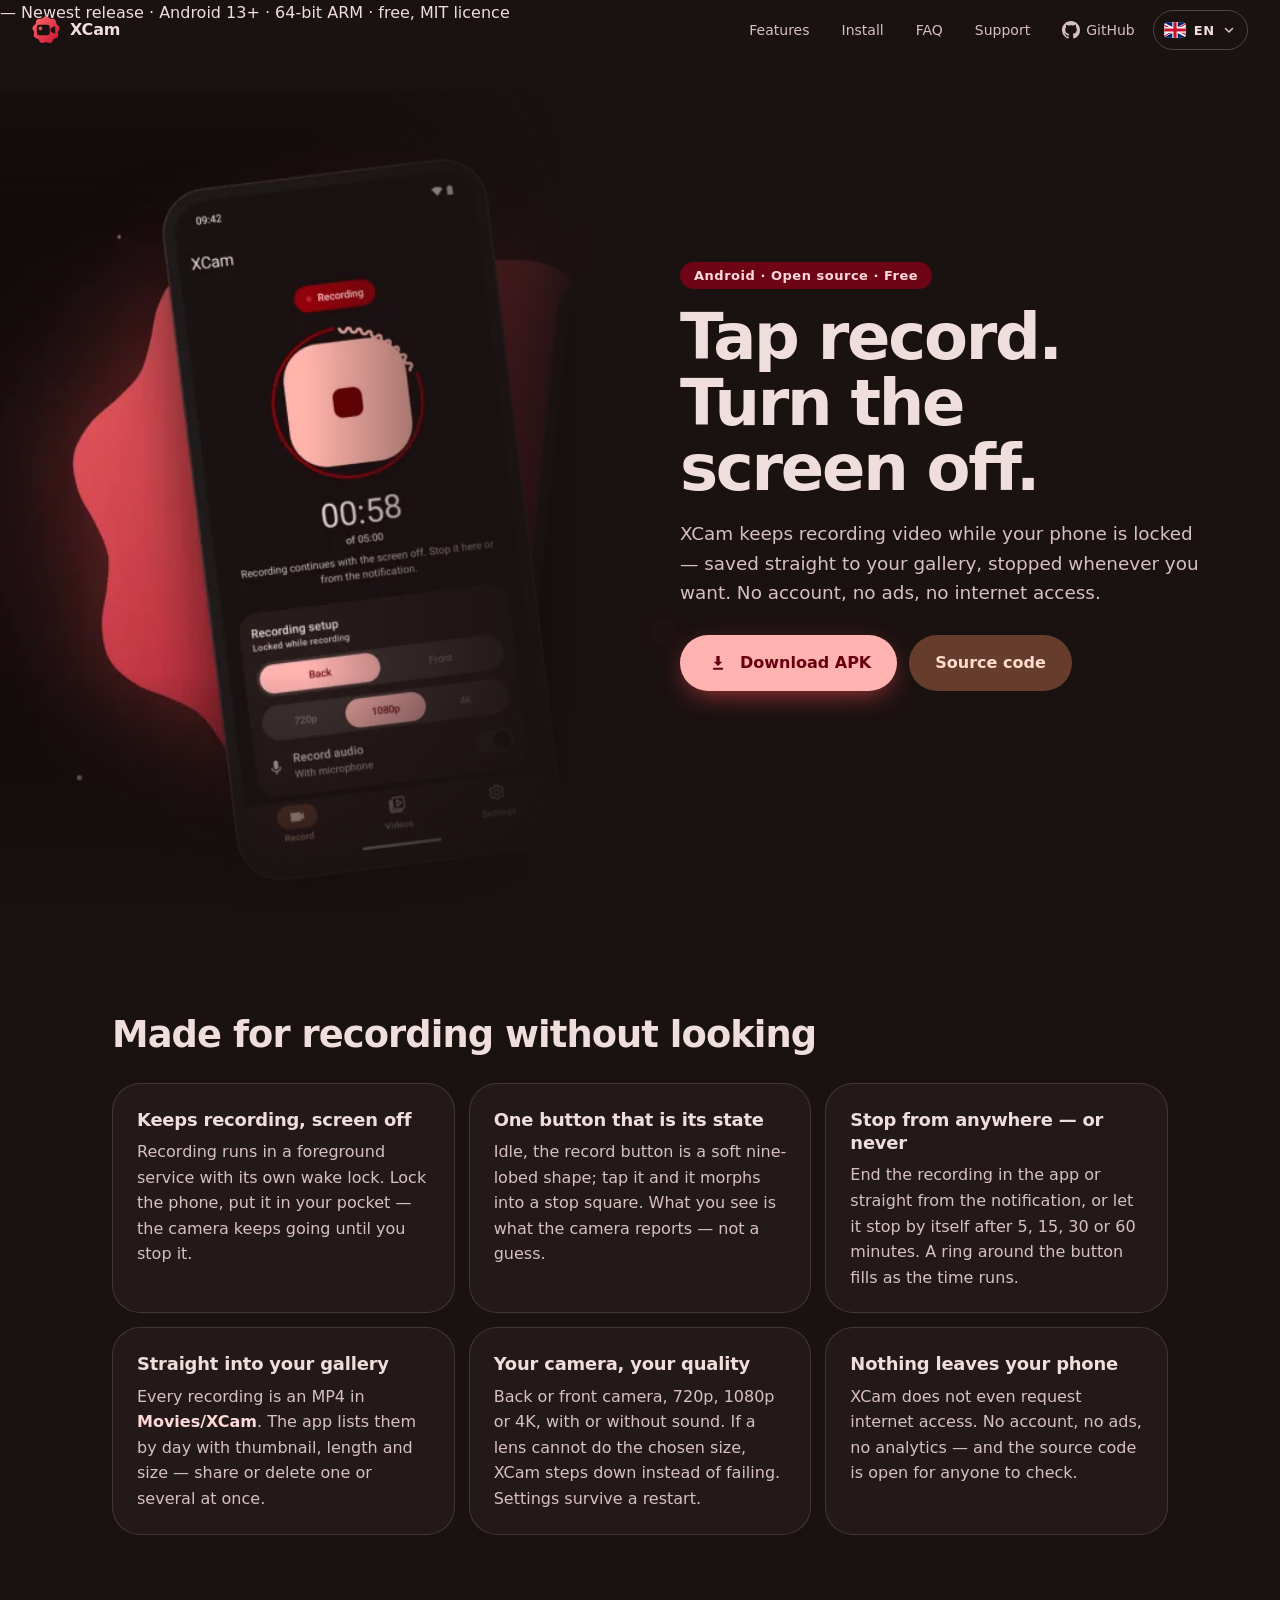
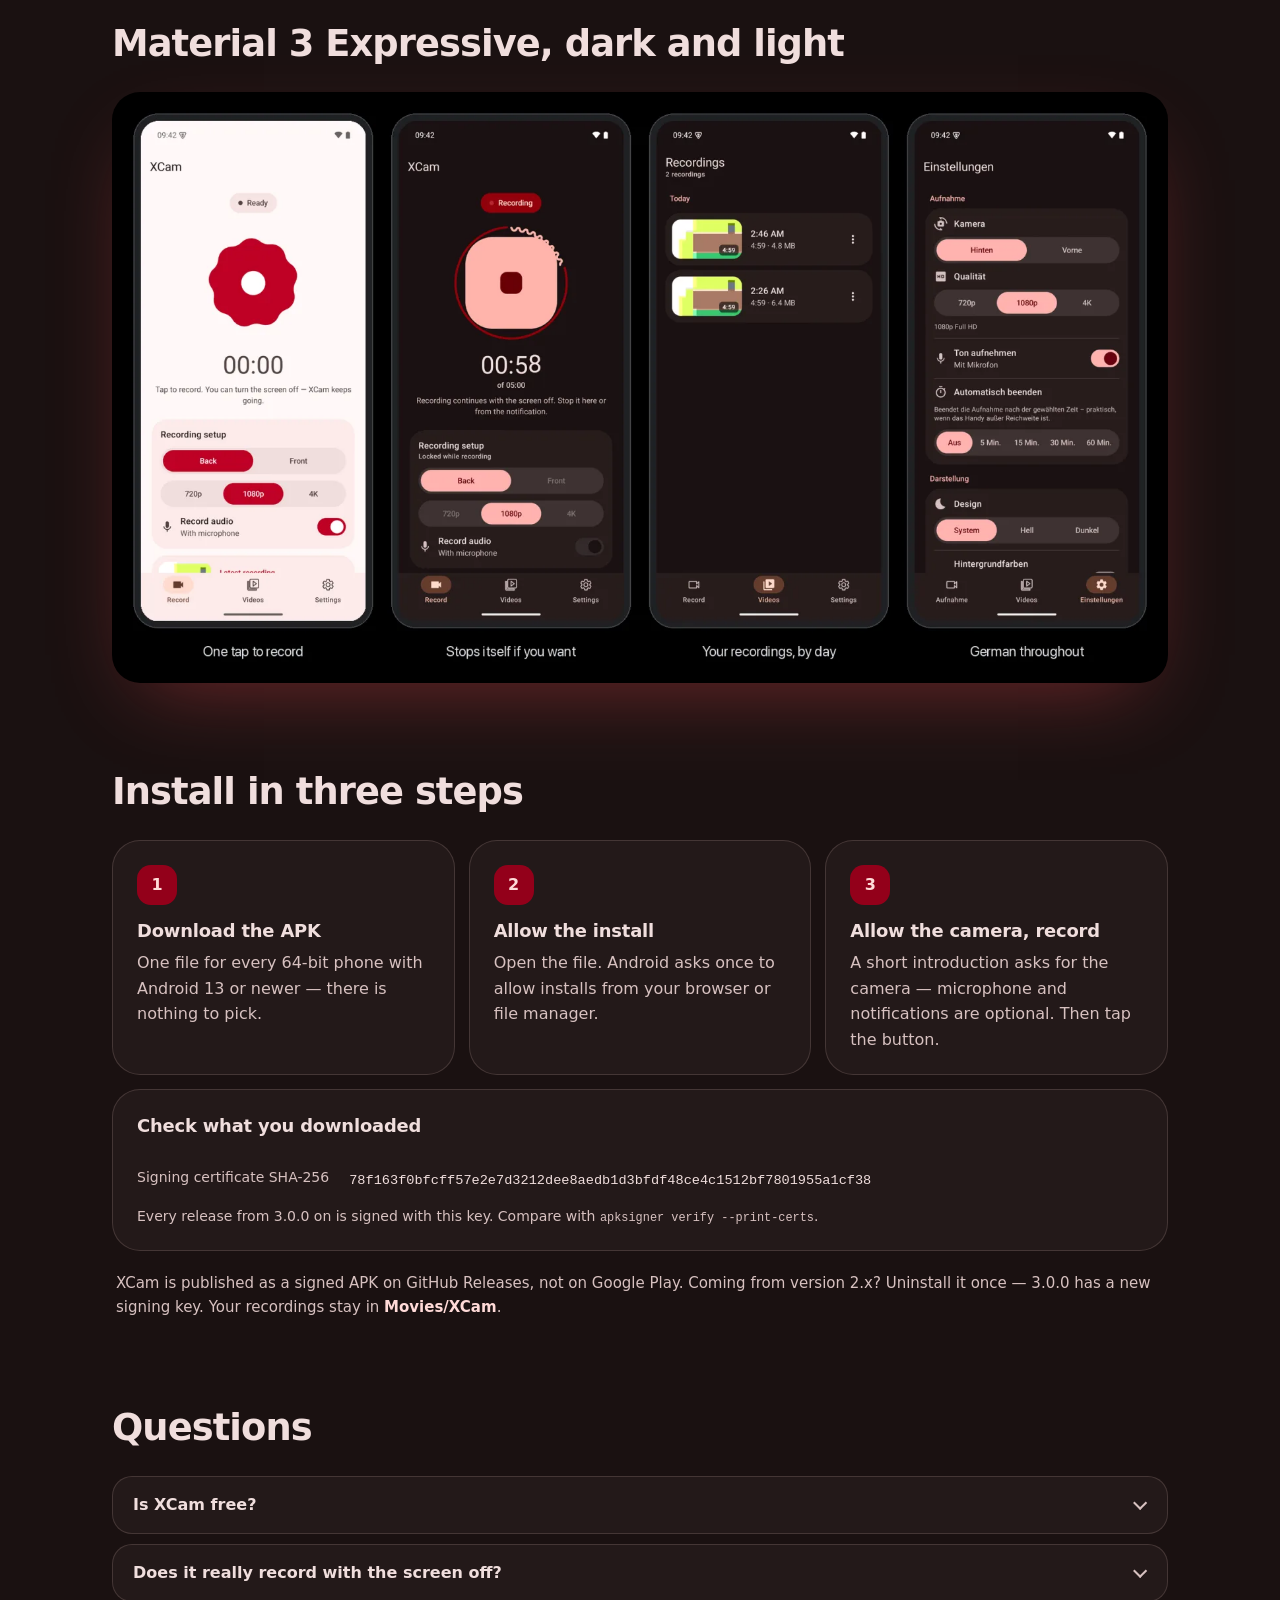
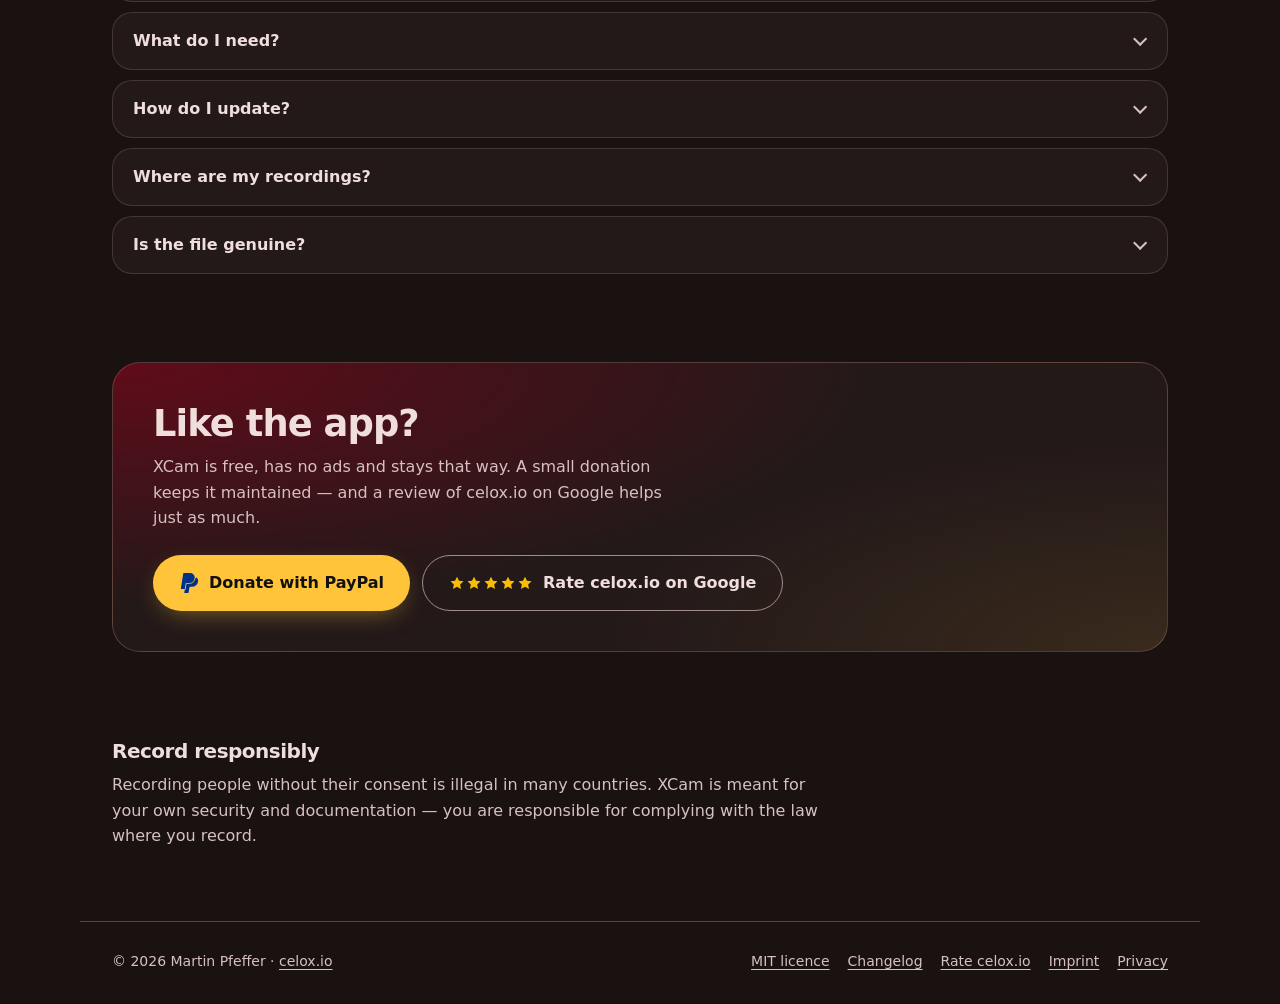
==== website/index.html @ 07f1bc46 "Product website x-cam.celox.io, README and docs for 3.0.0 - website/ built with the product-page kit" ====
<!doctype html>
<html lang="en">
<head>
  <!-- nginx SSI: fallbacks for the release facts pulled in below (must precede their first use). -->
  <!--# block name="none" --><!--# endblock -->
  <!--# block name="dash" -->—<!--# endblock -->
  <!--# block name="meta_fallback" -->Newest release · Android 13+ · 64-bit ARM · free, MIT licence<!--# endblock -->
  <meta charset="utf-8">
  <meta name="viewport" content="width=device-width, initial-scale=1, viewport-fit=cover">
  <title>XCam — Record Video with the Screen Off (Android)</title>
  <meta name="description" content="Free Android app that keeps recording video with the screen off. One tap to start, stop from the notification, auto-stop timer. Open source.">
  <meta name="robots" content="index, follow, max-image-preview:large, max-snippet:-1">
  <meta name="author" content="Martin Pfeffer">
  <meta name="application-name" content="XCam">
  <meta name="apple-mobile-web-app-title" content="XCam">
  <meta name="theme-color" content="#1a1111">
  <meta name="color-scheme" content="dark">
  <meta name="format-detection" content="telephone=no">
  <link rel="canonical" href="https://x-cam.celox.io/">
  <link rel="icon" href="assets/mark.svg?v=1" type="image/svg+xml">
  <link rel="apple-touch-icon" href="assets/apple-touch-icon.png?v=1">
  <link rel="preload" as="image" type="image/webp" imagesrcset="assets/hero-1400.webp?v=1 1400w, assets/hero-2400.webp?v=1 2400w" imagesizes="100vw">
  <!-- For agents and tools: machine-readable facts about the app and its newest release. -->
  <link rel="ai-catalog" href="/.well-known/ai-catalog.json" type="application/json">
  <link rel="alternate" type="text/markdown" href="/llms.txt" title="XCam for LLMs and agents">
  <link rel="alternate" type="text/markdown" href="/index.md" title="This page as Markdown">
  <link rel="alternate" type="text/markdown" href="/changelog.md" title="Changelog (Markdown)">
  <link rel="alternate" type="application/json" href="/latest.json" title="Newest release (version, files, sizes, SHA-256)">

  <meta property="og:type" content="website">
  <meta property="og:site_name" content="XCam">
  <meta property="og:url" content="https://x-cam.celox.io/">
  <meta property="og:title" content="XCam — Record with the screen off.">
  <meta property="og:description" content="Start a recording, lock your phone, XCam keeps going. Free, open source, no internet access.">
  <meta property="og:locale" content="en_US">
  <meta property="og:locale:alternate" content="de_DE">
  <meta property="og:locale:alternate" content="es_ES">
  <meta property="og:locale:alternate" content="it_IT">
  <meta property="og:locale:alternate" content="fr_FR">
  <meta property="og:image" content="https://x-cam.celox.io/assets/og.jpg?v=1">
  <meta property="og:image:secure_url" content="https://x-cam.celox.io/assets/og.jpg?v=1">
  <meta property="og:image:type" content="image/jpeg">
  <meta property="og:image:width" content="1200">
  <meta property="og:image:height" content="630">
  <meta property="og:image:alt" content="XCam on a phone: a red record button that has turned into a stop square, a timer and a progress ring">
  <meta name="twitter:card" content="summary_large_image">
  <meta name="twitter:title" content="XCam — Record with the screen off.">
  <meta name="twitter:description" content="Free Android app that records video with the screen off. Open source, no internet access.">
  <meta name="twitter:image" content="https://x-cam.celox.io/assets/og.jpg?v=1">
  <meta name="twitter:image:alt" content="XCam on a phone: a red record button that has turned into a stop square, a timer and a progress ring">

  <script type="application/ld+json">
[
 {
  "@context": "https://schema.org",
  "@type": "MobileApplication",
  "@id": "https://x-cam.celox.io/#app",
  "name": "XCam",
  "description": "Free, open-source (MIT) Android app that records video in the background with the screen off. Tap once, lock the phone, and a foreground service keeps recording; stop it in the app, from the notification or automatically after 5–60 minutes. Recordings are saved as MP4 to Movies/XCam. The app requests no internet permission. Android 13+, 64-bit ARM, distributed as a signed APK.",
  "url": "https://x-cam.celox.io/",
  "image": "https://x-cam.celox.io/assets/og.jpg?v=1",
  "operatingSystem": "Android 13 or later (64-bit ARM)",
  "applicationCategory": "MultimediaApplication",
  "downloadUrl": "https://x-cam.celox.io/download",
  "installUrl": "https://x-cam.celox.io/download",
  "releaseNotes": "https://github.com/pepperonas/XCam/releases/latest",
  "softwareHelp": {
   "@type": "CreativeWork",
   "url": "https://x-cam.celox.io/#install"
  },
  "softwareVersion": "<!--# include virtual='/ssi/version.txt' stub='none' -->",
  "fileSize": "<!--# include virtual='/ssi/size.txt' stub='none' -->",
  "dateModified": "<!--# include virtual='/ssi/date.txt' stub='none' -->",
  "inLanguage": [
   "en",
   "de",
   "es",
   "it",
   "fr"
  ],
  "isAccessibleForFree": true,
  "offers": {
   "@type": "Offer",
   "price": "0",
   "priceCurrency": "EUR",
   "availability": "https://schema.org/InStock"
  },
  "license": "https://opensource.org/licenses/MIT",
  "sameAs": [
   "https://github.com/pepperonas/XCam"
  ],
  "featureList": [
   "Records video with the screen off (foreground service with wake lock)",
   "Stop from the app, from the notification, or automatically after 5, 15, 30 or 60 minutes",
   "Back or front camera, 720p, 1080p or 4K, with or without sound",
   "Saves MP4 files to Movies/XCam in the phone's gallery",
   "Share and delete recordings, several at once",
   "Built-in player with share and delete",
   "Material 3 Expressive design with light and dark theme and optional wallpaper colours",
   "English and German",
   "No internet permission, no account, no ads, no tracking",
   "Free and open source (MIT)"
  ],
  "author": {
   "@type": "Person",
   "name": "Martin Pfeffer",
   "url": "https://celox.io"
  },
  "publisher": {
   "@type": "Organization",
   "name": "celox.io",
   "url": "https://celox.io"
  },
  "applicationSubCategory": "Video recorder",
  "screenshot": "https://x-cam.celox.io/assets/screens.jpg?v=1"
 },
 {
  "@context": "https://schema.org",
  "@type": "HowTo",
  "name": "How to install XCam",
  "totalTime": "PT2M",
  "step": [
   {
    "@type": "HowToStep",
    "position": 1,
    "name": "Download the APK",
    "text": "One file for every 64-bit phone with Android 13 or newer — there is nothing to pick.",
    "url": "https://x-cam.celox.io/download"
   },
   {
    "@type": "HowToStep",
    "position": 2,
    "name": "Allow the install",
    "text": "Open the file. Android asks once to allow installs from your browser or file manager."
   },
   {
    "@type": "HowToStep",
    "position": 3,
    "name": "Allow the camera, record",
    "text": "A short introduction asks for the camera — microphone and notifications are optional. Then tap the button."
   }
  ]
 },
 {
  "@context": "https://schema.org",
  "@type": "FAQPage",
  "mainEntity": [
   {
    "@type": "Question",
    "name": "Is XCam free?",
    "acceptedAnswer": {
     "@type": "Answer",
     "text": "Yes. It is free and open source under the MIT licence, with no ads, no in-app purchases and no account."
    }
   },
   {
    "@type": "Question",
    "name": "Does it really record with the screen off?",
    "acceptedAnswer": {
     "@type": "Answer",
     "text": "Yes. The recording runs in a camera-and-microphone foreground service that holds a wake lock, so it continues when the phone is locked. Android shows a notification while it runs — you can stop the recording from there."
    }
   },
   {
    "@type": "Question",
    "name": "What do I need?",
    "acceptedAnswer": {
     "@type": "Answer",
     "text": "A phone with Android 13 or newer and a 64-bit ARM processor — practically every phone sold since 2022. The camera permission is required; microphone and notifications are optional."
    }
   },
   {
    "@type": "Question",
    "name": "How do I update?",
    "acceptedAnswer": {
     "@type": "Answer",
     "text": "Download the newest APK from this page and install it over the app — every release from 3.0.0 on is signed with the same key. Only from version 2.x you have to uninstall once."
    }
   },
   {
    "@type": "Question",
    "name": "Where are my recordings?",
    "acceptedAnswer": {
     "@type": "Answer",
     "text": "In Movies/XCam on your phone, as MP4 files — visible in your gallery and in the app's Videos tab. Nothing is uploaded anywhere."
    }
   },
   {
    "@type": "Question",
    "name": "Is the file genuine?",
    "acceptedAnswer": {
     "@type": "Answer",
     "text": "Compare the SHA-256 checksum and the signing certificate above with the downloaded file. The APK is built and signed by GitHub Actions from the public source code."
    }
   }
  ]
 }
]
  </script>

  <link rel="stylesheet" href="styles.css?v=1">
  <script src="i18n.js?v=1" defer></script>
  <script src="app.js?v=1" defer></script>
  <script src="changelog.js?v=1" defer></script>
  <script src="webmcp.js?v=1" defer></script>
</head>
<body>
  <a class="skip" href="#main" data-i18n="skip">Skip to content</a>

  <header class="bar">
    <a class="brand" href="#top" aria-label="XCam">
      <img src="assets/mark.svg?v=1" alt="" width="28" height="28">
      <span>XCam</span>
    </a>
    <nav class="bar-links" aria-label="Main">
      <a href="#features" data-i18n="nav.features">Features</a>
      <a href="#install" data-i18n="nav.install">Install</a>
      <a href="#faq" data-i18n="nav.faq">FAQ</a>
      <a href="#support" data-i18n="nav.support">Support</a>
      <a class="gh" href="https://github.com/pepperonas/XCam" target="_blank" rel="noopener noreferrer" aria-label="Source code on GitHub">
        <svg viewBox="0 0 16 16" aria-hidden="true"><path fill="currentColor" d="M8 0C3.58 0 0 3.58 0 8c0 3.54 2.29 6.53 5.47 7.59.4.07.55-.17.55-.38 0-.19-.01-.82-.01-1.49-2.01.37-2.53-.49-2.69-.94-.09-.23-.48-.94-.82-1.13-.28-.15-.68-.52-.01-.53.63-.01 1.08.58 1.23.82.72 1.21 1.87.87 2.33.66.07-.52.28-.87.51-1.07-1.78-.2-3.64-.89-3.64-3.95 0-.87.31-1.59.82-2.15-.08-.2-.36-1.02.08-2.12 0 0 .67-.21 2.2.82.64-.18 1.32-.27 2-.27s1.36.09 2 .27c1.53-1.04 2.2-.82 2.2-.82.44 1.1.16 1.92.08 2.12.51.56.82 1.27.82 2.15 0 3.07-1.87 3.75-3.65 3.95.29.25.54.73.54 1.48 0 1.07-.01 1.93-.01 2.2 0 .21.15.46.55.38A8.01 8.01 0 0 0 16 8c0-4.42-3.58-8-8-8z"/></svg>
        <span>GitHub</span>
      </a>
      <div class="lang" id="lang">
        <button class="lang-btn" id="lang-btn" type="button" aria-haspopup="listbox" aria-expanded="false" aria-controls="lang-menu" aria-label="Language: English">
          <span class="flag flag-en" id="lang-flag" aria-hidden="true"></span>
          <span class="lang-code" id="lang-code">EN</span>
          <svg class="lang-chev" viewBox="0 0 12 12" aria-hidden="true"><path d="M2.5 4.5 6 8l3.5-3.5" fill="none" stroke="currentColor" stroke-width="1.6" stroke-linecap="round" stroke-linejoin="round"/></svg>
        </button>
        <ul class="lang-menu" id="lang-menu" role="listbox" aria-label="Language" tabindex="-1" hidden>
          <li role="option" id="lang-en" data-lang="en" aria-selected="false"><span class="flag flag-en" aria-hidden="true"></span><span class="lang-name">English</span><svg class="lang-check" viewBox="0 0 24 24" aria-hidden="true"><path fill="currentColor" d="M9.55 17.6 4.4 12.45l1.4-1.4 3.75 3.75 8.65-8.65 1.4 1.4Z"/></svg></li>
          <li role="option" id="lang-de" data-lang="de" aria-selected="false"><span class="flag flag-de" aria-hidden="true"></span><span class="lang-name">Deutsch</span><svg class="lang-check" viewBox="0 0 24 24" aria-hidden="true"><path fill="currentColor" d="M9.55 17.6 4.4 12.45l1.4-1.4 3.75 3.75 8.65-8.65 1.4 1.4Z"/></svg></li>
          <li role="option" id="lang-es" data-lang="es" aria-selected="false"><span class="flag flag-es" aria-hidden="true"></span><span class="lang-name">Español</span><svg class="lang-check" viewBox="0 0 24 24" aria-hidden="true"><path fill="currentColor" d="M9.55 17.6 4.4 12.45l1.4-1.4 3.75 3.75 8.65-8.65 1.4 1.4Z"/></svg></li>
          <li role="option" id="lang-it" data-lang="it" aria-selected="false"><span class="flag flag-it" aria-hidden="true"></span><span class="lang-name">Italiano</span><svg class="lang-check" viewBox="0 0 24 24" aria-hidden="true"><path fill="currentColor" d="M9.55 17.6 4.4 12.45l1.4-1.4 3.75 3.75 8.65-8.65 1.4 1.4Z"/></svg></li>
          <li role="option" id="lang-fr" data-lang="fr" aria-selected="false"><span class="flag flag-fr" aria-hidden="true"></span><span class="lang-name">Français</span><svg class="lang-check" viewBox="0 0 24 24" aria-hidden="true"><path fill="currentColor" d="M9.55 17.6 4.4 12.45l1.4-1.4 3.75 3.75 8.65-8.65 1.4 1.4Z"/></svg></li>
        </ul>
      </div>
    </nav>
  </header>

  <main id="main">
    <section class="hero" id="top">
      <picture class="hero-bg" aria-hidden="true">
        <source type="image/webp" sizes="100vw"
                srcset="assets/hero-1400.webp?v=1 1400w, assets/hero-2400.webp?v=1 2400w">
        <img src="assets/hero.jpg?v=1" alt="" width="2912" height="1440" fetchpriority="high">
      </picture>
      <div class="hero-scrim" aria-hidden="true"></div>

      <div class="hero-content">
        <p class="kicker" data-i18n="hero.kicker">Android · Open source · Free</p>
        <h1 data-i18n="hero.title">Tap record. <br>Turn the screen off.</h1>
        <p class="lead" data-i18n="hero.lead">XCam keeps recording video while your phone is locked — saved straight to your gallery, stopped whenever you want. No account, no ads, no internet access.</p>

        <div class="cta">
          <a class="btn primary" id="dl" href="/download" aria-describedby="dl-meta">
            <svg viewBox="18 18 72 72" aria-hidden="true"><use href="#glyph-dl"/></svg>
            <span id="dl-label" data-i18n="dl.android">Download APK</span>
          </a>
          <a class="btn tonal" href="https://github.com/pepperonas/XCam" data-i18n="hero.source" target="_blank" rel="noopener noreferrer">Source code</a>
        </div>
        <p class="meta" id="dl-meta"><span><!--# include virtual="/ssi/meta.html" stub="meta_fallback" --></span></p>
        <ul class="dl-others" id="dl-others" data-i18n-aria="dl.others" aria-label="Other platforms"><!--# include virtual="/ssi/others.html" stub="none" --></ul>
      </div>
    </section>

    <section class="section" id="features" aria-labelledby="f-h">
      <h2 id="f-h" data-i18n="f.h">Made for recording without looking</h2>
      <div class="grid">
        <article class="card">
          <h3 data-i18n="f1.t">Keeps recording, screen off</h3>
          <p data-i18n="f1.p">Recording runs in a foreground service with its own wake lock. Lock the phone, put it in your pocket — the camera keeps going until you stop it.</p>
        </article>
        <article class="card">
          <h3 data-i18n="f2.t">One button that is its state</h3>
          <p data-i18n="f2.p">Idle, the record button is a soft nine-lobed shape; tap it and it morphs into a stop square. What you see is what the camera reports — not a guess.</p>
        </article>
        <article class="card">
          <h3 data-i18n="f3.t">Stop from anywhere — or never</h3>
          <p data-i18n="f3.p">End the recording in the app or straight from the notification, or let it stop by itself after 5, 15, 30 or 60 minutes. A ring around the button fills as the time runs.</p>
        </article>
        <article class="card">
          <h3 data-i18n="f4.t">Straight into your gallery</h3>
          <p data-i18n="f4.p">Every recording is an MP4 in <em>Movies/XCam</em>. The app lists them by day with thumbnail, length and size — share or delete one or several at once.</p>
        </article>
        <article class="card">
          <h3 data-i18n="f5.t">Your camera, your quality</h3>
          <p data-i18n="f5.p">Back or front camera, 720p, 1080p or 4K, with or without sound. If a lens cannot do the chosen size, XCam steps down instead of failing. Settings survive a restart.</p>
        </article>
        <article class="card">
          <h3 data-i18n="f6.t">Nothing leaves your phone</h3>
          <p data-i18n="f6.p">XCam does not even request internet access. No account, no ads, no analytics — and the source code is open for anyone to check.</p>
        </article>
      </div>
    </section>

    <section class="section shots" aria-labelledby="s-h">
      <h2 id="s-h" data-i18n="s.h">Material 3 Expressive, dark and light</h2>
      <picture>
        <source srcset="assets/screens.webp?v=1" type="image/webp">
        <img src="assets/screens.jpg?v=1" width="1600" height="894" loading="lazy" decoding="async"
             data-i18n-alt="s.alt" alt="Four screens: the record button in the light theme, recording with the time-limit ring, the recordings list and the German settings">
      </picture>
    </section>

    <section class="section" id="install" aria-labelledby="i-h">
      <h2 id="i-h" data-i18n="i.h">Install in three steps</h2>
      <ol class="steps">
        <li class="card">
          <span class="num">1</span>
          <h3 data-i18n="i1.t">Download the APK</h3>
          <p data-i18n="i1.p">One file for every 64-bit phone with Android 13 or newer — there is nothing to pick.</p>
        </li>
        <li class="card">
          <span class="num">2</span>
          <h3 data-i18n="i2.t">Allow the install</h3>
          <p data-i18n="i2.p">Open the file. Android asks once to allow installs from your browser or file manager.</p>
        </li>
        <li class="card">
          <span class="num">3</span>
          <h3 data-i18n="i3.t">Allow the camera, record</h3>
          <p data-i18n="i3.p">A short introduction asks for the camera — microphone and notifications are optional. Then tap the button.</p>
        </li>
      </ol>

      <div class="card verify" id="verify">
        <h3 data-i18n="v.h">Check what you downloaded</h3>
        <dl class="checksums" id="checksums"><!--# include virtual="/ssi/checksums.html" stub="none" --></dl>
        <dl>
          <dt data-i18n="v.row0">Signing certificate SHA-256</dt>
          <dd><code>78f163f0bfcff57e2e7d3212dee8aedb1d3bfdf48ce4c1512bf7801955a1cf38</code></dd>
        </dl>
        <p class="small" data-i18n="v.p">Every release from 3.0.0 on is signed with this key. Compare with <code>apksigner verify --print-certs</code>.</p>
      </div>

      <p class="note" data-i18n="i.note">XCam is published as a signed APK on GitHub Releases, not on Google Play. Coming from version 2.x? Uninstall it once — 3.0.0 has a new signing key. Your recordings stay in <em>Movies/XCam</em>.</p>
    </section>

    <section class="section" id="faq" aria-labelledby="faq-h">
      <h2 id="faq-h" data-i18n="faq.h">Questions</h2>
      <div class="faq">
        <details class="faq-item">
          <summary data-i18n="faq.q1">Is XCam free?</summary>
          <p data-i18n="faq.q1a">Yes. It is free and open source under the MIT licence, with no ads, no in-app purchases and no account.</p>
        </details>
        <details class="faq-item">
          <summary data-i18n="faq.q2">Does it really record with the screen off?</summary>
          <p data-i18n="faq.q2a">Yes. The recording runs in a camera-and-microphone foreground service that holds a wake lock, so it continues when the phone is locked. Android shows a notification while it runs — you can stop the recording from there.</p>
        </details>
        <details class="faq-item">
          <summary data-i18n="faq.q3">What do I need?</summary>
          <p data-i18n="faq.q3a">A phone with Android 13 or newer and a 64-bit ARM processor — practically every phone sold since 2022. The camera permission is required; microphone and notifications are optional.</p>
        </details>
        <details class="faq-item">
          <summary data-i18n="faq.q4">How do I update?</summary>
          <p data-i18n="faq.q4a">Download the newest APK from this page and install it over the app — every release from 3.0.0 on is signed with the same key. Only from version 2.x you have to uninstall once.</p>
        </details>
        <details class="faq-item">
          <summary data-i18n="faq.q5">Where are my recordings?</summary>
          <p data-i18n="faq.q5a">In <em>Movies/XCam</em> on your phone, as MP4 files — visible in your gallery and in the app's Videos tab. Nothing is uploaded anywhere.</p>
        </details>
        <details class="faq-item">
          <summary data-i18n="faq.q6">Is the file genuine?</summary>
          <p data-i18n="faq.q6a">Compare the SHA-256 checksum and the signing certificate above with the downloaded file. The APK is built and signed by GitHub Actions from the public source code.</p>
        </details>
      </div>
    </section>

    <section class="section" id="support" aria-labelledby="sp-h">
      <div class="support">
        <div class="support-text">
          <h2 id="sp-h" data-i18n="sp.h">Like the app?</h2>
          <p data-i18n="sp.p">XCam is free, has no ads and stays that way. A small donation keeps it maintained — and a review of celox.io on Google helps just as much.</p>
        </div>
        <div class="support-actions">
          <a class="btn paypal" href="https://www.paypal.com/donate/?business=martin.pfeffer@celox.io&amp;currency_code=EUR&amp;item_name=XCam" target="_blank" rel="noopener noreferrer">
            <svg viewBox="0 0 24 24" aria-hidden="true"><path fill="currentColor" d="M7.016 19.198h-4.2a.562.562 0 0 1-.555-.65L5.093.584A.692.692 0 0 1 5.776 0h7.222c3.417 0 5.904 2.488 5.846 5.5-.006.25-.027.5-.066.747A6.794 6.794 0 0 1 12.071 12H8.743a.69.69 0 0 0-.682.583l-.325 2.056-.013.083-.692 4.39-.015.087zM19.79 6.142c-.01.087-.01.175-.023.261a7.76 7.76 0 0 1-7.695 6.598H9.007l-.283 1.795-.013.083-.692 4.39-.134.843-.014.088H6.86l-.497 3.15a.562.562 0 0 0 .555.65h3.94a.692.692 0 0 0 .683-.584l.989-6.272a.692.692 0 0 1 .683-.584h2.07a7.76 7.76 0 0 0 7.664-6.566 4.806 4.806 0 0 0-1.92-4.673z"/></svg>
            <span data-i18n="sp.donate">Donate with PayPal</span>
          </a>
          <a class="btn review" href="https://g.page/r/CXgdRV3QysvxEBM/review" target="_blank" rel="noopener noreferrer">
            <span class="stars" aria-hidden="true"><svg viewBox="0 0 24 24"><use href="#glyph-star"/></svg><svg viewBox="0 0 24 24"><use href="#glyph-star"/></svg><svg viewBox="0 0 24 24"><use href="#glyph-star"/></svg><svg viewBox="0 0 24 24"><use href="#glyph-star"/></svg><svg viewBox="0 0 24 24"><use href="#glyph-star"/></svg></span>
            <span data-i18n="sp.review">Rate celox.io on Google</span>
          </a>
        </div>
      </div>
    </section>

    <section class="section legal" aria-labelledby="l-h">
      <h2 id="l-h" data-i18n="l.h">Record responsibly</h2>
      <p data-i18n="l.p">Recording people without their consent is illegal in many countries. XCam is meant for your own security and documentation — you are responsible for complying with the law where you record.</p>
    </section>
  </main>

  <footer class="foot">
    <p>© <span id="year">2026</span> Martin Pfeffer · <a href="https://celox.io" target="_blank" rel="noopener noreferrer">celox.io</a></p>
    <p class="foot-links">
      <button type="button" class="linklike" id="license-open" aria-haspopup="dialog" data-i18n="ft.license">MIT licence</button>
      <button type="button" class="linklike" id="changelog-open" aria-haspopup="dialog" data-i18n="ft.changelog">Changelog</button>
      <a href="https://g.page/r/CXgdRV3QysvxEBM/review" rel="noopener noreferrer" data-i18n="ft.review" target="_blank">Rate celox.io</a>
      <a href="https://celox.io/impressum/" data-i18n="ft.imprint" target="_blank" rel="noopener noreferrer">Imprint</a>
      <a href="https://celox.io/datenschutz/" data-i18n="ft.privacy" target="_blank" rel="noopener noreferrer">Privacy</a>
    </p>
  </footer>

  <dialog class="license" id="license" aria-labelledby="license-title">
    <div class="license-head">
      <h2 id="license-title" data-i18n="lic.h">Licence</h2>
      <button type="button" class="license-close" id="license-close" data-i18n-aria="lic.close" aria-label="Close">
        <svg viewBox="0 0 24 24" aria-hidden="true"><path fill="currentColor" d="M6.4 19 5 17.6l5.6-5.6L5 6.4 6.4 5l5.6 5.6L17.6 5 19 6.4 13.4 12l5.6 5.6-1.4 1.4-5.6-5.6Z"/></svg>
      </button>
    </div>
    <pre class="license-text" tabindex="-1" autofocus>MIT License

Copyright (c) 2025 Martin Pfeffer

Permission is hereby granted, free of charge, to any person obtaining a copy of this software and associated documentation files (the &quot;Software&quot;), to deal in the Software without restriction, including without limitation the rights to use, copy, modify, merge, publish, distribute, sublicense, and/or sell copies of the Software, and to permit persons to whom the Software is furnished to do so, subject to the following conditions:

The above copyright notice and this permission notice shall be included in all copies or substantial portions of the Software.

THE SOFTWARE IS PROVIDED &quot;AS IS&quot;, WITHOUT WARRANTY OF ANY KIND, EXPRESS OR IMPLIED, INCLUDING BUT NOT LIMITED TO THE WARRANTIES OF MERCHANTABILITY, FITNESS FOR A PARTICULAR PURPOSE AND NONINFRINGEMENT. IN NO EVENT SHALL THE AUTHORS OR COPYRIGHT HOLDERS BE LIABLE FOR ANY CLAIM, DAMAGES OR OTHER LIABILITY, WHETHER IN AN ACTION OF CONTRACT, TORT OR OTHERWISE, ARISING FROM, OUT OF OR IN CONNECTION WITH THE SOFTWARE OR THE USE OR OTHER DEALINGS IN THE SOFTWARE.</pre>
  </dialog>

  <dialog class="license changelog" id="changelog" aria-labelledby="changelog-title">
    <div class="license-head">
      <h2 id="changelog-title" data-i18n="cl.h">Changelog</h2>
      <a class="cl-source" href="https://github.com/pepperonas/XCam/blob/main/CHANGELOG.md" target="_blank" rel="noopener noreferrer" data-i18n="cl.source">on GitHub</a>
      <button type="button" class="license-close" id="changelog-close" data-i18n-aria="lic.close" aria-label="Close">
        <svg viewBox="0 0 24 24" aria-hidden="true"><path fill="currentColor" d="M6.4 19 5 17.6l5.6-5.6L5 6.4 6.4 5l5.6 5.6L17.6 5 19 6.4 13.4 12l5.6 5.6-1.4 1.4-5.6-5.6Z"/></svg>
      </button>
    </div>
    <div class="changelog-body" id="changelog-body" tabindex="-1" autofocus aria-live="polite">
      <p class="cl-loading" data-i18n="cl.loading">Loading…</p>
    </div>
    <p hidden id="changelog-error" data-i18n="cl.error">The changelog could not be loaded. Read it on</p>
    <p hidden id="changelog-more" data-i18n="cl.more">Older versions</p>
  </dialog>

  <svg class="defs" width="0" height="0" aria-hidden="true">
    <defs>
      <path id="glyph-star" fill="currentColor" d="M12 2.5l2.94 6.2 6.81.8-5.03 4.66 1.33 6.72L12 17.52l-6.05 3.36 1.33-6.72L2.25 9.5l6.81-.8z"/>
      <path id="glyph-dl" fill="currentColor" d="M49,33h10v17.5h8l-13,12.5-13-12.5h8Z M41.5,68.5h25a3,3 0 0 1 0,6h-25a3,3 0 0 1 0-6Z"/>
    </defs>
  </svg>
</body>
</html>
---- website/styles.css ----
/* XCam — product page (generated from templates/apps/product-page, then edited freely).
   Colours: the app's own dark scheme (app/src/main/java/io/celox/xcam/ui/theme/Color.kt — XCamDarkColors (generated by tools/color-scheme.mjs)). */
:root {
  --bg: #1a1111;
  --bg-lowest: #140c0c;
  --surface-low: #231919;
  --surface: #271d1d;
  --surface-high: #322827;
  --surface-highest: #3d3232;
  --on-bg: #f0dedd;
  --on-variant: #d7c1c0;
  --outline: #a08c8b;
  --outline-variant: #534342;
  --primary: #ffb3b0;
  --on-primary: #68000f;
  --primary-container: #93001a;
  --on-primary-container: #ffdad8;
  --secondary-container: #663c2d;
  --on-secondary-container: #ffdbcf;
  --tertiary: #fdb886;
  --accent: #e5484d;

  --r-xl: 28px;
  --r-l: 20px;
  --r-full: 999px;
  --measure: 1120px;
  --gutter: clamp(16px, 4vw, 32px);
  --ease-spring: cubic-bezier(.34, 1.36, .64, 1);
  --ease-emph: cubic-bezier(.2, 0, 0, 1);
  --mono: ui-monospace, "SF Mono", SFMono-Regular, "JetBrains Mono", Menlo, Consolas, "Liberation Mono", monospace;
  --font: system-ui, -apple-system, "Segoe UI", Roboto, "Helvetica Neue", Arial, sans-serif;
}

*, *::before, *::after { box-sizing: border-box; }
html { scroll-behavior: smooth; -webkit-text-size-adjust: 100%; }
body {
  margin: 0;
  background: var(--bg);
  color: var(--on-bg);
  font: 16px/1.6 var(--font);
  -webkit-font-smoothing: antialiased;
}
img { max-width: 100%; height: auto; display: block; }
a { color: var(--primary); text-underline-offset: 3px; }
em { font-style: normal; color: var(--on-primary-container); font-weight: 600; }
code {
  font: .85em/1.4 var(--mono);
  overflow-wrap: anywhere;
}
:focus-visible { outline: 3px solid var(--primary); outline-offset: 3px; border-radius: 8px; }
.sr { position: absolute; width: 1px; height: 1px; overflow: hidden; clip: rect(0 0 0 0); white-space: nowrap; }
.skip {
  position: absolute; left: 12px; top: -60px; z-index: 20;
  background: var(--primary); color: var(--on-primary); padding: 10px 16px; border-radius: var(--r-full);
}
.skip:focus { top: 12px; }

/* ---------- top bar ---------- */
.bar {
  position: fixed; inset: 0 0 auto 0; z-index: 10;
  display: flex; align-items: center; justify-content: space-between; gap: 12px;
  padding: calc(env(safe-area-inset-top) + 10px) var(--gutter) 10px;
  transition: background-color .3s var(--ease-emph), box-shadow .3s var(--ease-emph);
}
.bar.solid {
  /* No backdrop-filter: a fixed blurred bar re-blurs everything under it on
     every scroll frame — measured as ~24 fps scrolling on a 2015 Intel Mac.
     At this opacity the blur was barely visible anyway. */
  background: color-mix(in srgb, var(--bg) 96%, transparent);
  box-shadow: 0 1px 0 var(--outline-variant);
}
.brand {
  display: flex; align-items: center; gap: 10px; min-width: 0;
  color: var(--on-bg); text-decoration: none; font-weight: 700; letter-spacing: -.01em;
}
.brand span { white-space: nowrap; overflow: hidden; text-overflow: ellipsis; }
.bar-links { display: flex; align-items: center; gap: 4px; }
.bar-links a {
  display: inline-flex; align-items: center; gap: 6px; min-height: 40px;
  padding: 0 14px; border-radius: var(--r-full);
  color: var(--on-variant); text-decoration: none; font: 500 14px/1 var(--font);
  transition: background-color .2s, color .2s;
}
.bar-links a:hover { background: color-mix(in srgb, var(--on-bg) 8%, transparent); color: var(--on-bg); }
.bar-links .gh svg { width: 18px; height: 18px; }
.lang { position: relative; }
.lang-btn {
  display: inline-flex; align-items: center; gap: 8px; min-height: 40px; padding: 0 12px 0 10px;
  border: 1px solid var(--outline-variant); border-radius: var(--r-full); background: transparent;
  color: var(--on-bg); font: 600 13px/1 var(--font); letter-spacing: .06em; cursor: pointer;
  transition: background-color .2s, border-color .2s;
}
.lang-btn:hover, .lang-btn[aria-expanded="true"] {
  background: color-mix(in srgb, var(--on-bg) 8%, transparent); border-color: var(--outline);
}
.lang-chev { width: 12px; height: 12px; color: var(--on-variant); transition: transform .3s var(--ease-spring); }
.lang-btn[aria-expanded="true"] .lang-chev { transform: rotate(180deg); }
.flag {
  flex: none; width: 22px; height: 16px; border-radius: 4px; overflow: hidden;
  box-shadow: inset 0 0 0 1px rgba(255, 255, 255, .14); background-size: cover; background-position: center;
}
.flag-en { background-image: url("data:image/svg+xml,%3Csvg xmlns='http://www.w3.org/2000/svg' viewBox='0 0 60 30'%3E%3CclipPath id='t'%3E%3Cpath d='M30,15 h30 v15 z v15 h-30 z h-30 v-15 z v-15 h30 z'/%3E%3C/clipPath%3E%3Cpath d='M0,0 v30 h60 v-30 z' fill='%23012169'/%3E%3Cpath d='M0,0 L60,30 M60,0 L0,30' stroke='%23fff' stroke-width='6'/%3E%3Cpath d='M0,0 L60,30 M60,0 L0,30' clip-path='url(%23t)' stroke='%23C8102E' stroke-width='4'/%3E%3Cpath d='M30,0 v30 M0,15 h60' stroke='%23fff' stroke-width='10'/%3E%3Cpath d='M30,0 v30 M0,15 h60' stroke='%23C8102E' stroke-width='6'/%3E%3C/svg%3E"); }
.flag-de { background: linear-gradient(#000 0 33.3%, #dd0000 0 66.6%, #ffce00 0); }
.flag-es { background: linear-gradient(#c60b1e 0 25%, #ffc400 0 75%, #c60b1e 0); }
.flag-it { background: linear-gradient(90deg, #009246 0 33.3%, #f1f2f1 0 66.6%, #ce2b37 0); }
.flag-fr { background: linear-gradient(90deg, #0055a4 0 33.3%, #f5f5f5 0 66.6%, #ef4135 0); }
.lang-menu {
  position: absolute; right: 0; top: calc(100% + 8px); z-index: 30; min-width: 196px;
  margin: 0; padding: 6px; list-style: none;
  background: var(--surface-high); border: 1px solid var(--outline-variant); border-radius: 20px;
  box-shadow: 0 18px 48px -12px rgba(0, 0, 0, .6);
  transform-origin: top right; animation: menu-in .28s var(--ease-spring) both;
}
.lang-menu[hidden] { display: none; }
/* The menu takes focus so the arrow keys work; the highlighted row shows where you are, not a ring. */
.lang-menu:focus, .lang-menu:focus-visible { outline: none; }
.lang-menu li {
  display: flex; align-items: center; gap: 12px; min-height: 44px; padding: 0 12px;
  border-radius: 14px; color: var(--on-bg); font: 500 15px/1.2 var(--font); cursor: pointer;
}
.lang-menu li:hover, .lang-menu li.active { background: color-mix(in srgb, var(--on-bg) 8%, transparent); }
.lang-menu li[aria-selected="true"] { background: var(--secondary-container); color: var(--on-secondary-container); }
.lang-name { flex: 1; }
.lang-check { width: 18px; height: 18px; color: var(--primary); opacity: 0; }
.lang-menu li[aria-selected="true"] .lang-check { opacity: 1; }
@keyframes menu-in { from { opacity: 0; transform: scale(.92) translateY(-6px); } }
@media (max-width: 640px) {
  .bar-links a:not(.gh) { display: none; }
  .bar-links .gh span { display: none; }
  .bar-links .gh { padding: 0 11px; }
}

/* ---------- hero ---------- */
.hero {
  position: relative; isolation: isolate; overflow: hidden;
  min-height: min(100svh, 900px);
  display: flex; align-items: center; justify-content: flex-end;
  padding: calc(env(safe-area-inset-top) + 88px) var(--gutter) 72px;
}
.hero-bg, .hero-bg img {
  position: absolute; inset: 0; width: 100%; height: 100%; z-index: -2;
}
/* Desktop: the picture starts below the bar, so its corner lettering does not sit under the brand. */
@media (min-width: 861px) {
  .hero-bg, .hero-scrim { top: calc(env(safe-area-inset-top) + 64px); height: auto; bottom: 0; }
}
.hero-bg img {
  object-fit: cover; object-position: 18% 50%;
  animation: hero-in 1.6s var(--ease-emph) both;
}
/* The banner carries its own wordmark on the right; the scrim sinks it into the page colour
   so the headline reads on top of it, while the phone and the dolphin stay in full light. */
.hero-scrim {
  position: absolute; inset: 0; z-index: -1;
  background:
    linear-gradient(90deg, transparent 24%, color-mix(in srgb, var(--bg) 96%, transparent) 45%, var(--bg) 58%),
    linear-gradient(180deg, color-mix(in srgb, var(--bg) 92%, transparent) 0, color-mix(in srgb, var(--bg) 40%, transparent) 12%, transparent 22%, transparent 72%, var(--bg) 100%);
}
.hero-content { width: min(100%, 520px); margin-right: max(0px, calc((100vw - var(--measure)) / 2 - var(--gutter))); }
.kicker {
  display: inline-block; margin: 0 0 16px; padding: 6px 14px; border-radius: var(--r-full);
  background: color-mix(in srgb, var(--primary-container) 70%, transparent);
  color: var(--on-primary-container); font: 600 13px/1.2 var(--font); letter-spacing: .04em;
}
h1 {
  margin: 0 0 18px;
  font-size: clamp(2.4rem, 5.4vw, 4rem); line-height: 1.02; letter-spacing: -.035em; font-weight: 800;
  text-wrap: balance;
}
.lead { margin: 0 0 28px; font-size: clamp(1.02rem, 1.6vw, 1.15rem); color: var(--on-variant); text-wrap: pretty; }
.cta { display: flex; flex-wrap: wrap; gap: 12px; }
.btn {
  display: inline-flex; align-items: center; justify-content: center; gap: 10px;
  min-height: 56px; padding: 0 26px; border-radius: var(--r-full);
  font: 700 16px/1 var(--font); text-decoration: none;
  transition: transform .35s var(--ease-spring), border-radius .35s var(--ease-spring), box-shadow .3s, background-color .2s;
}
.btn svg { width: 24px; height: 24px; }
.btn.primary {
  background: var(--primary); color: var(--on-primary);
  box-shadow: 0 8px 28px -8px color-mix(in srgb, var(--accent) 80%, transparent);
}
.btn.primary:hover { box-shadow: 0 12px 36px -8px var(--accent); transform: translateY(-2px); }
.btn.tonal { background: var(--secondary-container); color: var(--on-secondary-container); }
.btn.tonal:hover { background: color-mix(in srgb, var(--secondary-container) 80%, var(--on-bg)); }
.btn:active { transform: scale(.96); border-radius: 18px; }
.meta { margin: 14px 0 0 4px; font-size: 14px; color: var(--on-variant); font-variant-numeric: tabular-nums; }

.hero-content > * { animation: rise .8s var(--ease-emph) both; }
.hero-content > :nth-child(2) { animation-delay: .06s; }
.hero-content > :nth-child(3) { animation-delay: .12s; }
.hero-content > :nth-child(4) { animation-delay: .18s; }
.hero-content > :nth-child(5) { animation-delay: .24s; }

@media (max-width: 860px) {
  /* Narrow screens show the whole banner — cropping it cut its wordmark mid-word. */
  .hero {
    display: block; min-height: 0;
    padding-top: calc(env(safe-area-inset-top) + 60px + 49.45vw + 8px);
    padding-bottom: 56px;
  }
  .hero-bg, .hero-scrim {
    top: calc(env(safe-area-inset-top) + 60px); height: 49.45vw; bottom: auto;
  }
  .hero-bg img { object-fit: cover; object-position: 50% 50%; }
  .hero-scrim {
    background:
      linear-gradient(180deg, var(--bg) 0, transparent 14%, transparent 72%, var(--bg) 100%),
      linear-gradient(90deg, var(--bg) 0, transparent 6%, transparent 94%, var(--bg) 100%);
  }
  .hero-content { width: 100%; margin: 0; }
}
@media (max-width: 480px) {
  .cta .btn { flex: 1 1 100%; }
}

/* ---------- platforms ---------- */
.defs { position: absolute; }

.platforms { padding: 8px var(--gutter) 0; }
.platforms ul {
  max-width: var(--measure); margin: 0 auto; padding: 0; list-style: none;
  display: flex; flex-wrap: wrap; justify-content: center; gap: 10px;
}
.platforms li {
  display: inline-flex; align-items: center; gap: 8px;
  padding: 8px 16px; border-radius: var(--r-full);
  background: var(--surface-low); border: 1px solid var(--outline-variant);
  font-weight: 600; font-size: 14px;
}
.platforms li::before {
  content: ""; width: 10px; height: 10px; border-radius: 50%; background: var(--c);
  box-shadow: 0 0 10px var(--c);
}

/* ---------- sections ---------- */
.section { max-width: var(--measure); margin: 0 auto; padding: 88px var(--gutter) 0; }
.section h2 {
  margin: 0 0 28px; font-size: clamp(1.6rem, 3.2vw, 2.3rem); line-height: 1.12; letter-spacing: -.025em;
  font-weight: 800; text-wrap: balance;
}
.grid { display: grid; grid-template-columns: repeat(auto-fit, minmax(min(100%, 300px), 1fr)); gap: 14px; }
.card {
  background: var(--surface-low); border: 1px solid color-mix(in srgb, var(--outline-variant) 70%, transparent);
  border-radius: var(--r-xl); padding: 24px 24px 22px;
  transition: transform .4s var(--ease-spring), background-color .25s, border-color .25s;
}
.card h3 { margin: 0 0 8px; font-size: 1.12rem; line-height: 1.3; letter-spacing: -.01em; }
.card p { margin: 0; color: var(--on-variant); }
@media (hover: hover) and (pointer: fine) {
  .grid .card:hover { transform: translateY(-3px); background: var(--surface); border-color: var(--outline-variant); }
}

.shots picture img {
  width: 100%; border-radius: var(--r-xl);
  background: #000; box-shadow: 0 30px 80px -30px color-mix(in srgb, var(--accent) 45%, transparent);
}

/* Repo stats: counts from the repository (lines of code, tests …), refreshed by the release timer. */
.repo-stats { padding-top: 8px; padding-bottom: 8px; }
.rs-list {
  display: grid; grid-template-columns: repeat(auto-fit, minmax(min(100%, 220px), 1fr)); gap: 14px; margin: 0;
}
.rs-item {
  padding: 20px 22px; border-radius: var(--r-xl);
  background: var(--surface-low); border: 1px solid var(--outline-variant);
}
.rs-item dt { font-size: .82rem; letter-spacing: .06em; text-transform: uppercase; color: var(--on-variant); }
.rs-item dd { margin: 6px 0 0; display: flex; flex-direction: column; gap: 4px; }
.rs-value {
  font: 700 clamp(1.9rem, 4vw, 2.4rem)/1.1 var(--mono); letter-spacing: -.02em;
  font-variant-numeric: tabular-nums; color: var(--on-bg);
}
.rs-detail { font: 500 .85rem/1.4 var(--mono); color: var(--on-variant); }
.rs-detail:empty { display: none; }
.rs-note { margin: 12px 0 0; font-size: .85rem; color: var(--on-variant); }

/* Gallery: captioned mockups; a click opens the large view (#shot-view). */
.shot-grid { display: grid; grid-template-columns: repeat(auto-fill, minmax(min(100%, 320px), 1fr)); gap: 22px; }
.shot { margin: 0; display: flex; flex-direction: column; gap: 12px; }
.shot-open { display: block; padding: 0; border: 0; background: none; cursor: zoom-in; border-radius: var(--r-l); }
.shot-open img {
  display: block; width: 100%; height: auto; border-radius: var(--r-l); background: var(--bg-lowest);
  box-shadow: 0 0 0 1px var(--outline-variant); transition: transform .35s var(--ease-spring), box-shadow .25s;
}
@media (hover: hover) and (pointer: fine) {
  .shot-open:hover img { transform: translateY(-3px); box-shadow: 0 0 0 1px var(--outline), 0 24px 60px -28px color-mix(in srgb, var(--accent) 55%, transparent); }
}
.shot-open:focus-visible { outline: 2px solid var(--primary); outline-offset: 3px; }
.shot figcaption h3 { margin: 0 0 4px; font-size: 1.02rem; line-height: 1.3; letter-spacing: -.01em; }
.shot figcaption p { margin: 0; color: var(--on-variant); font-size: .94rem; }
.shot-view {
  width: min(1180px, calc(100vw - 24px)); max-height: calc(100vh - 24px); padding: 0;
  border: 1px solid var(--outline-variant); border-radius: var(--r-xl);
  background: var(--surface-low); color: var(--on-bg); box-shadow: 0 30px 80px -20px rgba(0, 0, 0, .7);
}
.shot-view[open] { display: flex; flex-direction: column; animation: dialog-in .35s var(--ease-spring) both; }
.shot-view::backdrop { background: rgba(8, 7, 12, .78); }
.shot-view img { display: block; width: 100%; height: auto; max-height: calc(100vh - 170px); object-fit: contain; background: var(--bg-lowest); }
.shot-view p { margin: 0; padding: 14px 24px 18px; color: var(--on-variant); }

/* Easter eggs: the footer's copyright opens them on a long press. It must read as plain text —
   no colour, no underline, no focus stop; only the cursor says it can be clicked. */
.egg-trigger {
  cursor: pointer;
  -webkit-user-select: none; user-select: none; -webkit-touch-callout: none;
}
.eggs { width: min(920px, calc(100vw - 32px)); max-height: min(88vh, 900px); }
.eggs-body { overflow: auto; padding: 16px 24px 24px; }
.eggs-body:focus { outline: none; }
.eggs-lead { margin: 0 0 16px; color: var(--on-variant); }
.egg-list { list-style: none; margin: 0; padding: 0; display: grid; grid-template-columns: repeat(auto-fill, minmax(min(100%, 250px), 1fr)); gap: 18px; }
.egg img { display: block; width: 100%; height: auto; border-radius: var(--r-l); box-shadow: 0 0 0 1px var(--outline-variant); }
.egg-text h3 { margin: 10px 0 4px; font-size: 1rem; display: flex; flex-wrap: wrap; align-items: baseline; gap: 8px; }
.egg-text code {
  font: 600 .8rem/1.4 var(--mono); padding: 2px 8px; border-radius: var(--r-full);
  background: var(--primary-container); color: var(--on-primary-container);
}
.egg-text p { margin: 0; color: var(--on-variant); font-size: .92rem; }

.steps { list-style: none; margin: 0 0 14px; padding: 0; display: grid; grid-template-columns: repeat(auto-fit, minmax(min(100%, 260px), 1fr)); gap: 14px; }
.steps .num {
  display: inline-grid; place-items: center; width: 40px; height: 40px; margin-bottom: 14px;
  border-radius: 14px; background: var(--primary-container); color: var(--on-primary-container);
  font-weight: 800;
}
.verify dl { display: grid; grid-template-columns: max-content 1fr; gap: 10px 20px; margin: 14px 0; }
.verify dt { color: var(--on-variant); font-size: 14px; }
.verify dd { margin: 0; color: var(--on-bg); }
.verify .small { font-size: 14px; }
@media (max-width: 640px) {
  .verify dl { grid-template-columns: 1fr; gap: 4px; }
  .verify dd { margin-bottom: 10px; }
}
.note { margin: 20px 4px 0; color: var(--on-variant); font-size: 15px; }

/* ---------- faq ---------- */
.faq { display: grid; gap: 10px; }
.faq-item {
  background: var(--surface-low); border: 1px solid color-mix(in srgb, var(--outline-variant) 70%, transparent);
  border-radius: 20px; padding: 0 20px;
}
.faq-item[open] { background: var(--surface); }
.faq-item summary {
  display: flex; align-items: center; justify-content: space-between; gap: 16px; min-height: 56px;
  cursor: pointer; list-style: none; font-weight: 600; color: var(--on-bg);
}
.faq-item summary::-webkit-details-marker { display: none; }
.faq-item summary::after {
  content: ""; flex: none; width: 10px; height: 10px; margin-right: 4px;
  border-right: 2px solid var(--on-variant); border-bottom: 2px solid var(--on-variant);
  transform: rotate(45deg) translateY(-3px); transition: transform .3s var(--ease-spring);
}
.faq-item[open] summary::after { transform: rotate(225deg) translate(-2px, -1px); }
.faq-item p { margin: 0 0 18px; color: var(--on-variant); max-width: 75ch; }

/* ---------- support ---------- */
.support {
  position: relative; overflow: hidden; isolation: isolate;
  display: flex; flex-wrap: wrap; align-items: center; justify-content: space-between; gap: 24px 40px;
  padding: clamp(24px, 4vw, 40px); border-radius: var(--r-xl);
  background:
    radial-gradient(120% 140% at 0% 0%, color-mix(in srgb, var(--primary-container) 55%, transparent), transparent 60%),
    radial-gradient(90% 120% at 100% 100%, color-mix(in srgb, #ffc439 10%, transparent), transparent 60%),
    var(--surface-low);
  border: 1px solid color-mix(in srgb, var(--primary) 22%, transparent);
}
.support-text { flex: 1 1 320px; }
.support-text h2 { margin-bottom: 10px; }
.support-text p { margin: 0; color: var(--on-variant); max-width: 52ch; }
.support-actions { display: flex; flex-wrap: wrap; gap: 12px; flex: 0 1 auto; }
.btn.paypal {
  background: #ffc439; color: #111;
  box-shadow: 0 8px 26px -10px rgba(255, 196, 57, .55);
}
.btn.paypal svg { width: 20px; height: 20px; color: #003087; }
.btn.paypal:hover { background: #ffd05c; transform: translateY(-2px); box-shadow: 0 12px 32px -10px rgba(255, 196, 57, .7); }
.btn.review {
  background: transparent; color: var(--on-bg);
  border: 1px solid var(--outline);
}
.btn.review:hover { background: color-mix(in srgb, var(--on-bg) 8%, transparent); border-color: var(--on-variant); transform: translateY(-2px); }
.stars { display: inline-flex; gap: 1px; color: #fbbc04; }
.stars svg { width: 16px; height: 16px; transition: transform .35s var(--ease-spring); }
@media (hover: hover) {
  .btn.review:hover .stars svg { transform: translateY(-2px) scale(1.12); }
  .btn.review:hover .stars svg:nth-child(2) { transition-delay: .03s; }
  .btn.review:hover .stars svg:nth-child(3) { transition-delay: .06s; }
  .btn.review:hover .stars svg:nth-child(4) { transition-delay: .09s; }
  .btn.review:hover .stars svg:nth-child(5) { transition-delay: .12s; }
}
@media (max-width: 480px) { .support-actions .btn { flex: 1 1 100%; } }

.legal {
  margin-top: 88px; padding-top: 0;
}
.legal h2 { font-size: 1.25rem; margin-bottom: 10px; }
.legal p { margin: 0; max-width: 70ch; color: var(--on-variant); }

/* ---------- footer ---------- */
.foot {
  max-width: var(--measure); margin: 72px auto 0; padding: 28px var(--gutter) calc(env(safe-area-inset-bottom) + 32px);
  border-top: 1px solid var(--outline-variant); color: var(--on-variant); font-size: 14px;
  display: flex; flex-wrap: wrap; justify-content: space-between; gap: 12px 24px;
}
.foot p { margin: 0; }
.foot-links { display: flex; flex-wrap: wrap; gap: 6px 18px; }
.foot a { color: var(--on-variant); }
.foot a:hover { color: var(--primary); }

/* ---------- licence dialog ---------- */
.linklike {
  padding: 0; border: 0; background: none; cursor: pointer;
  color: var(--on-variant); font: inherit; text-decoration: underline; text-underline-offset: 3px;
}
.linklike:hover { color: var(--primary); }
.license {
  width: min(680px, calc(100vw - 32px)); max-height: min(80vh, 720px); padding: 0;
  border: 1px solid var(--outline-variant); border-radius: var(--r-xl);
  background: var(--surface-low); color: var(--on-bg);
  box-shadow: 0 30px 80px -20px rgba(0, 0, 0, .7);
}
.license[open] { display: flex; flex-direction: column; animation: dialog-in .35s var(--ease-spring) both; }
.license::backdrop { background: rgba(8, 7, 12, .66); -webkit-backdrop-filter: blur(4px); backdrop-filter: blur(4px); }
.license-head {
  display: flex; align-items: center; justify-content: space-between; gap: 12px;
  padding: 16px 16px 12px 24px; border-bottom: 1px solid var(--outline-variant);
}
.license-head h2 { margin: 0; font: 700 1.1rem/1.3 var(--mono); letter-spacing: -.01em; }
.license-close {
  display: grid; place-items: center; width: 44px; height: 44px; border: 0; border-radius: 50%;
  background: transparent; color: var(--on-variant); cursor: pointer;
}
.license-close:hover { background: color-mix(in srgb, var(--on-bg) 8%, transparent); color: var(--on-bg); }
.license-close svg { width: 22px; height: 22px; }
.license-text {
  margin: 0; padding: 20px 24px 24px; overflow: auto;
  font: 13.5px/1.65 var(--mono); color: var(--on-variant);
  white-space: pre-wrap; overflow-wrap: anywhere;
}
.license-text:focus { outline: none; }
/* Changelog: same dialog as the licence, rendered Markdown in the same monospace voice. */
.changelog { width: min(760px, calc(100vw - 32px)); }
.cl-source { margin-left: auto; font: 500 13px/1 var(--mono); color: var(--on-variant); }
.cl-source:hover { color: var(--primary); }
.changelog-body {
  overflow: auto; padding: 8px 24px 28px;
  font: 13.5px/1.7 var(--mono); color: var(--on-variant); overflow-wrap: anywhere;
}
.changelog-body:focus { outline: none; }
.changelog-body .cl-version {
  position: sticky; top: -8px; z-index: 1;
  display: flex; align-items: baseline; gap: 12px; margin: 22px -24px 8px; padding: 12px 24px 10px;
  background: var(--surface-low); border-bottom: 1px solid var(--outline-variant);
  font: 700 1.05rem/1.3 var(--mono); color: var(--on-bg);
}
.changelog-body .cl-version:first-child { margin-top: 0; }
.cl-version time { font-weight: 500; font-size: .85rem; color: var(--on-variant); }
.changelog-body h4 { margin: 16px 0 6px; font: 700 .8rem/1.3 var(--mono); letter-spacing: .08em; text-transform: uppercase; color: var(--primary); }
.changelog-body p { margin: 8px 0; }
.changelog-body ul, .changelog-body ol { margin: 6px 0; padding-left: 20px; }
.changelog-body li { margin: 4px 0; }
.changelog-body li::marker { color: var(--outline); }
.changelog-body strong { color: var(--on-bg); }
.changelog-body em { color: var(--on-bg); font-style: italic; font-weight: 400; }
.changelog-body code { font-size: .92em; padding: 1px 5px; border-radius: 6px; background: var(--surface-high); color: var(--on-bg); }
.changelog-body pre { margin: 10px 0; padding: 12px 14px; border-radius: 12px; background: var(--surface-high); overflow-x: auto; }
.changelog-body pre code { padding: 0; background: none; font-size: .86em; white-space: pre; }
.changelog-body .cl-table { margin: 10px 0; overflow-x: auto; }
.changelog-body table { border-collapse: collapse; font-size: .9em; }
.changelog-body th, .changelog-body td { padding: 6px 10px; border-bottom: 1px solid var(--outline-variant); text-align: left; vertical-align: top; }
.changelog-body th { color: var(--on-bg); font-weight: 700; }
.cl-more {
  display: block; margin: 24px auto 4px; min-height: 44px; padding: 10px 20px; border-radius: 999px;
  border: 1px solid var(--outline-variant); background: var(--surface-high); color: var(--on-bg);
  font: inherit; font-weight: 600; cursor: pointer; transition: background-color .2s;
}
.cl-more:hover { background: color-mix(in srgb, var(--primary) 14%, var(--surface-high)); }
.cl-loading { color: var(--on-variant); }
@keyframes dialog-in { from { opacity: 0; transform: translateY(12px) scale(.97); } }

/* ---------- motion ---------- */
@keyframes rise { from { opacity: 0; transform: translateY(18px); } }
@keyframes hero-in { from { opacity: 0; transform: scale(1.06); } }
.reveal { opacity: 0; transform: translateY(24px); }
.reveal.in { opacity: 1; transform: none; transition: opacity .7s var(--ease-emph), transform .8s var(--ease-emph); }

@media (prefers-reduced-motion: reduce) {
  html { scroll-behavior: auto; }
  *, *::before, *::after { animation: none !important; transition: none !important; }
  .reveal { opacity: 1; transform: none; }
}

/* ---------- download: other platforms and checksums (multi-target releases) ---------- */
.dl-others { display: flex; flex-wrap: wrap; gap: 8px; margin: 14px 0 0; padding: 0; list-style: none; }
.dl-others:empty { display: none; }
.dl-others a {
  display: inline-flex; align-items: center; gap: 6px; min-height: 36px; padding: 0 14px;
  border: 1px solid var(--outline-variant); border-radius: var(--r-full);
  color: var(--on-variant); text-decoration: none; font: 500 13px/1 var(--font);
}
.dl-others a:hover { border-color: var(--outline); color: var(--on-bg); background: color-mix(in srgb, var(--on-bg) 6%, transparent); }
.dl-others small { color: var(--outline); font-size: 12px; }
.checksums { display: grid; grid-template-columns: max-content 1fr; gap: 10px 20px; margin: 14px 0; }
.checksums dt { color: var(--on-variant); font-size: 14px; }
.checksums dd { margin: 0; color: var(--on-bg); }
@media (max-width: 640px) { .checksums { grid-template-columns: 1fr; gap: 4px; } .checksums dd { margin-bottom: 10px; } }

/* ---------- feature catalogue (optional; filled by the release timer via SSI) ---------- */
.fc-lead { max-width: 64ch; color: var(--on-variant); }
.fc-total { white-space: nowrap; }
.fc-total b { color: var(--on-bg); font-variant-numeric: tabular-nums; }
.fc-tools { display: flex; flex-wrap: wrap; gap: 10px; margin: 20px 0 12px; }
.fc-search {
  flex: 1 1 260px; min-height: 44px; padding: 10px 16px; border-radius: 999px; font: inherit;
  border: 1px solid color-mix(in srgb, var(--on-bg) 30%, transparent); background: var(--surface); color: var(--on-bg);
}
.fc-search:focus-visible { outline: 2px solid var(--primary); outline-offset: 2px; }
.fc-toggle {
  min-height: 44px; padding: 10px 18px; border-radius: 999px; font: inherit; font-weight: 600; cursor: pointer;
  border: 1px solid var(--outline-variant); background: var(--surface-high); color: var(--on-bg);
}
.fc-empty { color: var(--on-variant); }
.fc-list { display: grid; gap: 10px; }
.fc-area { border-radius: 18px; background: var(--surface); border: 1px solid var(--outline-variant); }
.fc-area > summary {
  display: flex; align-items: center; gap: 10px; min-height: 48px; padding: 12px 18px; cursor: pointer;
  font-weight: 700; list-style: none;
}
.fc-area > summary::-webkit-details-marker { display: none; }
.fc-area > summary::after {
  content: ""; margin-left: auto; width: 8px; height: 8px; border: solid var(--on-variant);
  border-width: 0 2px 2px 0; transform: rotate(45deg) translateY(-3px); transition: transform .25s var(--ease-spring);
}
.fc-area[open] > summary::after { transform: rotate(-135deg) translateY(-2px); }
.fc-count {
  padding: 2px 9px; border-radius: 999px; font-size: .78rem; font-weight: 600;
  background: var(--secondary-container); color: var(--on-secondary-container); font-variant-numeric: tabular-nums;
}
.fc-area ul { margin: 0; padding: 0 18px 16px 36px; }
.fc-area li { margin: 8px 0; color: var(--on-variant); overflow-wrap: anywhere; }
.fc-area li strong { color: var(--on-bg); }
.fc-area li code { font-size: .9em; padding: 1px 5px; border-radius: 6px; background: var(--surface-high); color: var(--on-bg); }
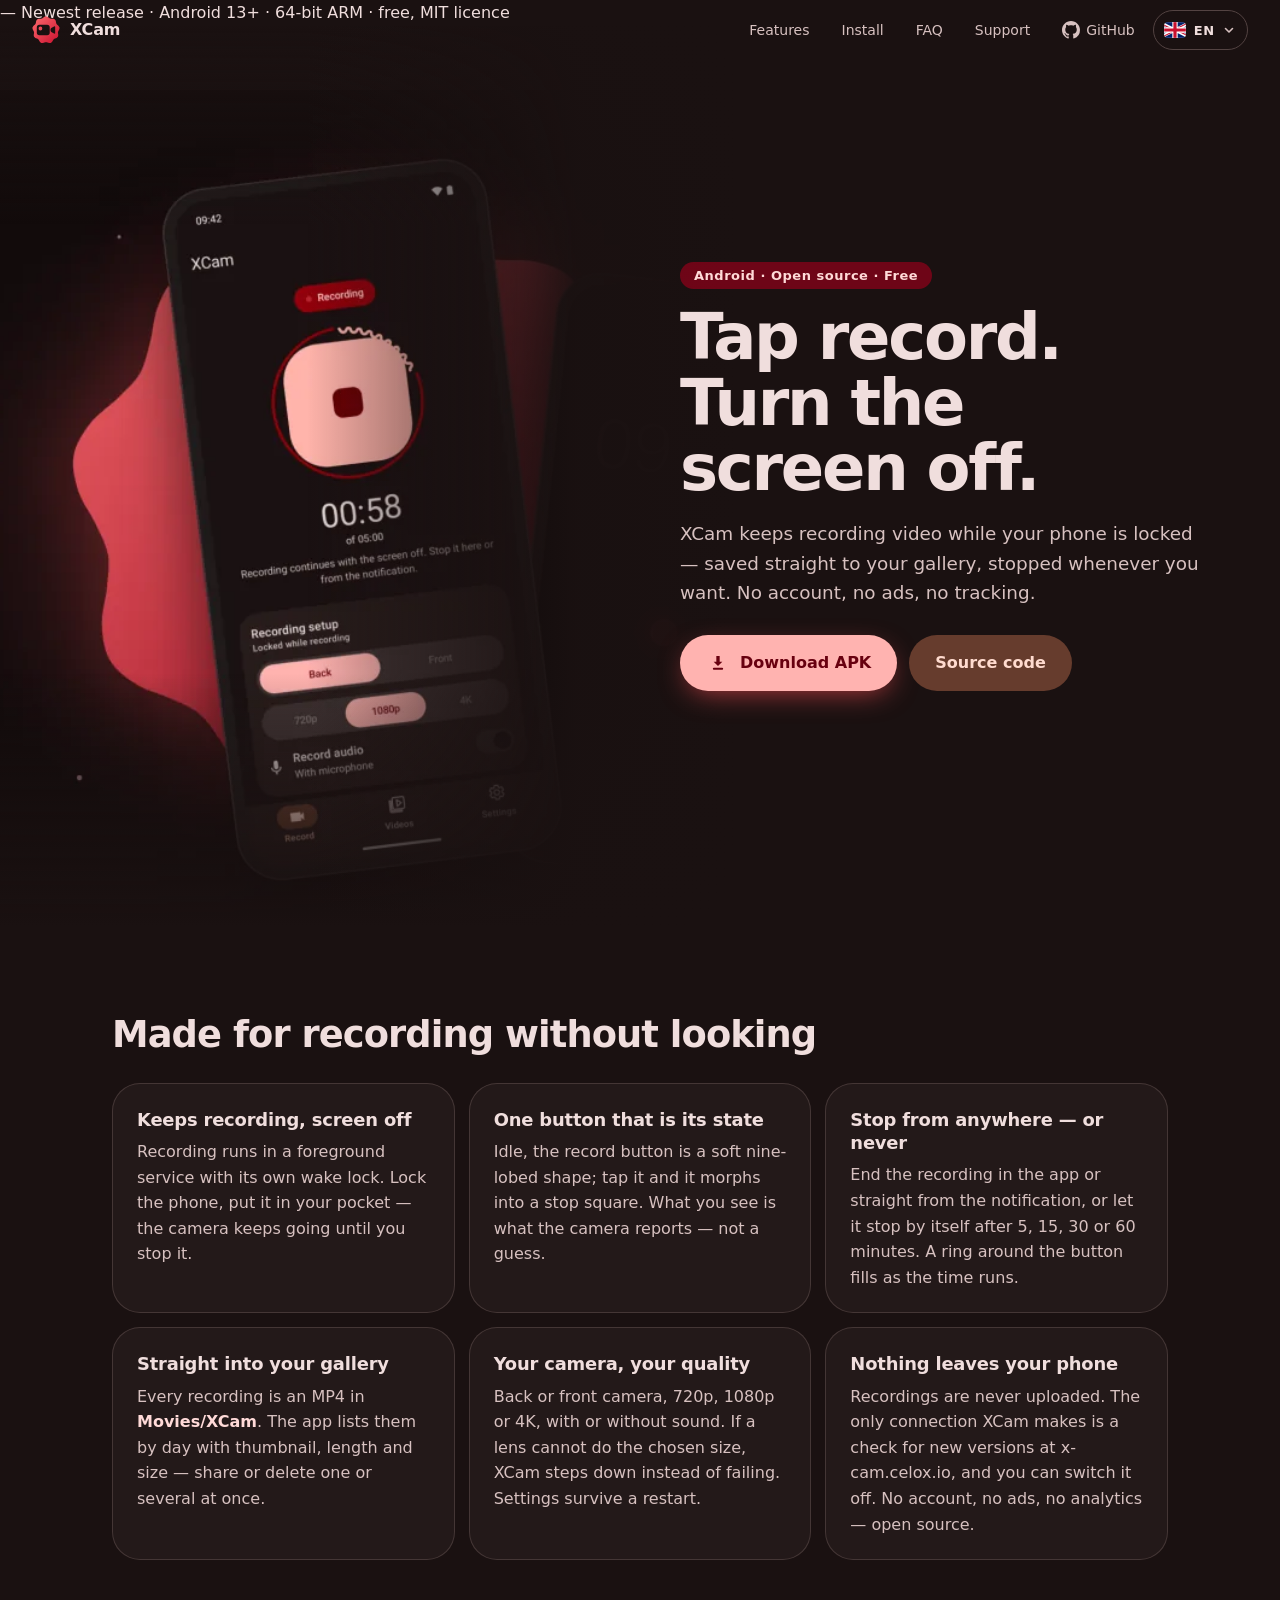
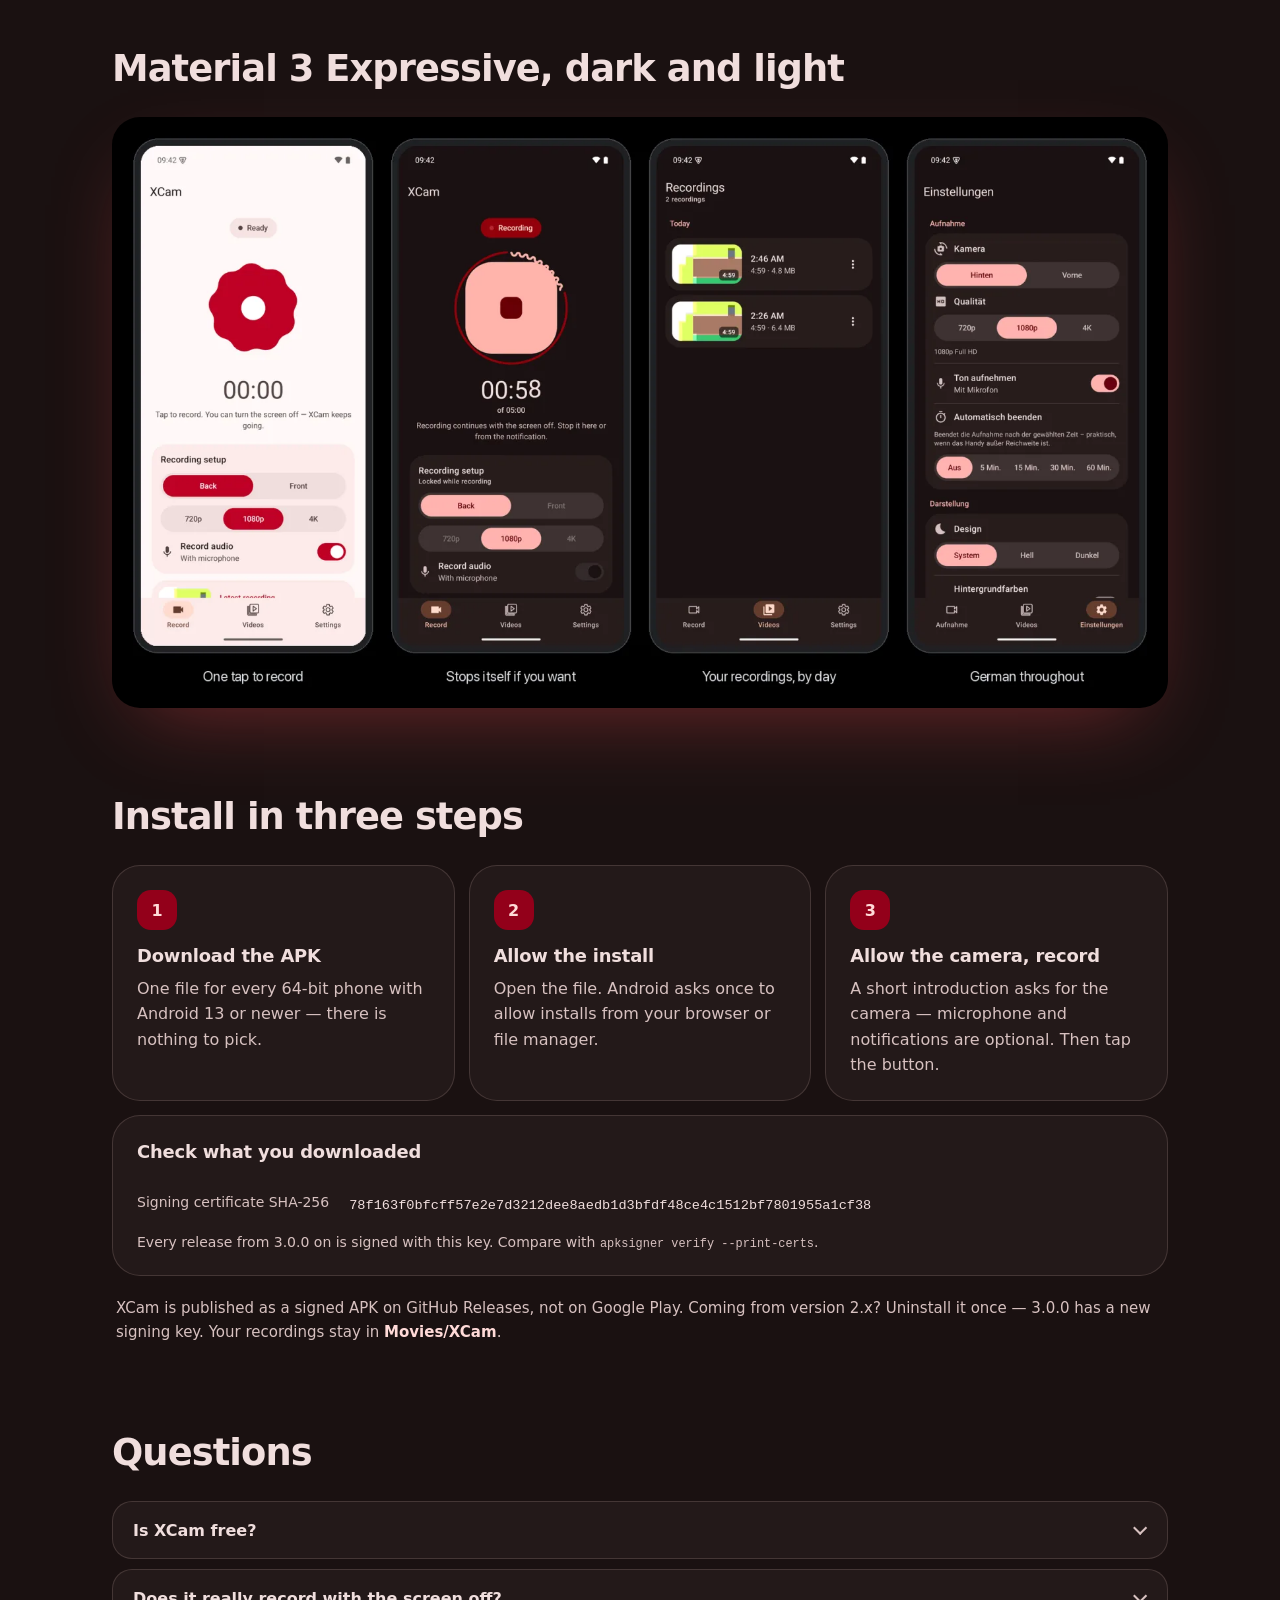
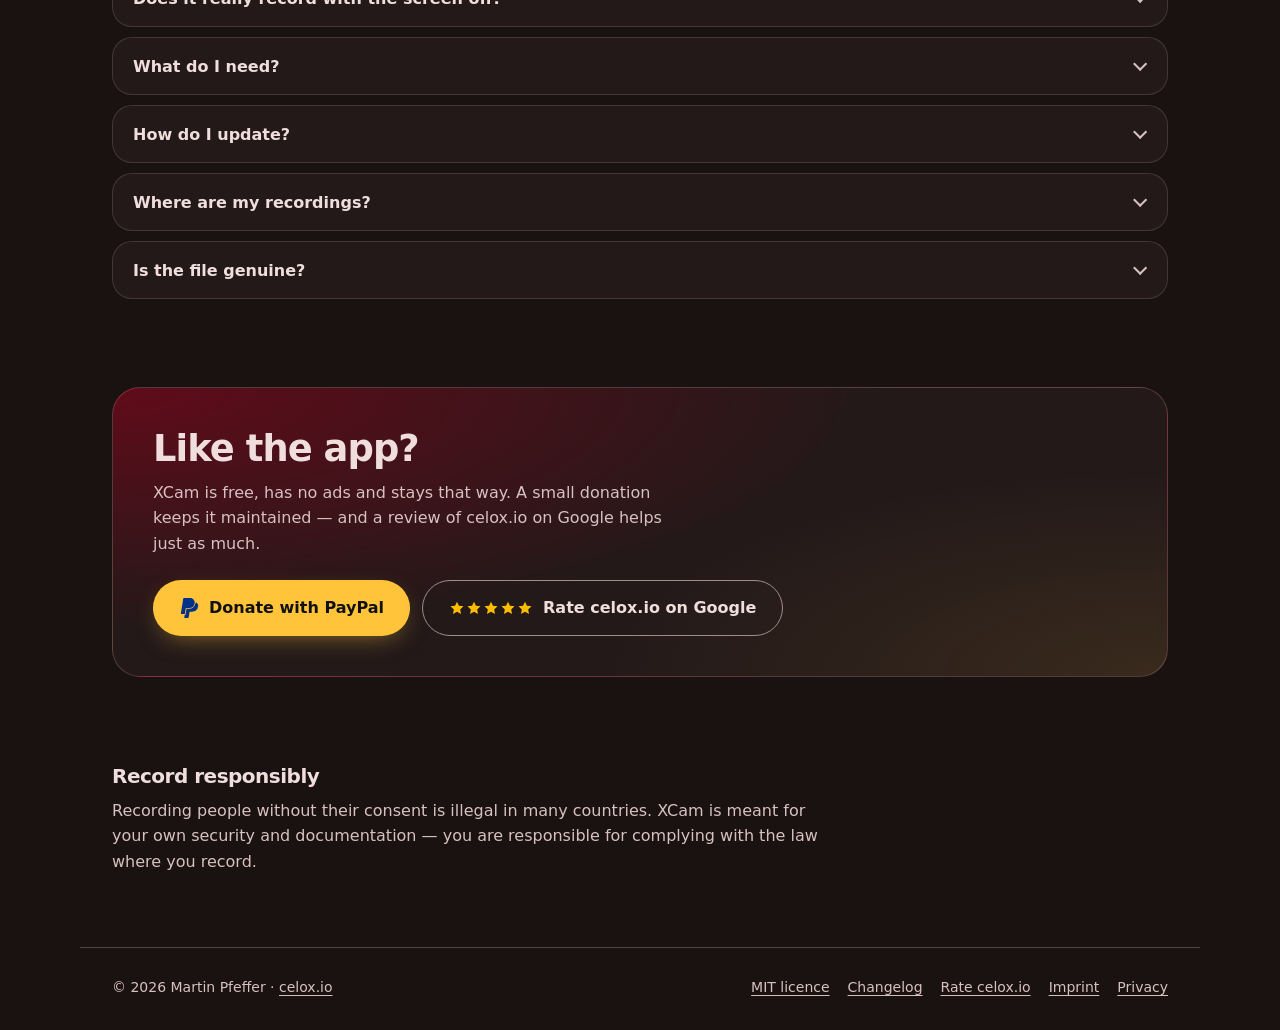
==== commit cbee1c8b: "website + README for 3.1.0: update notice, honest network wording, current kit Co-Authored-By: Claud" ====
--- a/website/index.html
+++ b/website/index.html
@@ -31,7 +31,7 @@
   <meta property="og:site_name" content="XCam">
   <meta property="og:url" content="https://x-cam.celox.io/">
   <meta property="og:title" content="XCam — Record with the screen off.">
-  <meta property="og:description" content="Start a recording, lock your phone, XCam keeps going. Free, open source, no internet access.">
+  <meta property="og:description" content="Start a recording, lock your phone, XCam keeps going. Free, open source, no account, no tracking.">
   <meta property="og:locale" content="en_US">
   <meta property="og:locale:alternate" content="de_DE">
   <meta property="og:locale:alternate" content="es_ES">
@@ -45,7 +45,7 @@
   <meta property="og:image:alt" content="XCam on a phone: a red record button that has turned into a stop square, a timer and a progress ring">
   <meta name="twitter:card" content="summary_large_image">
   <meta name="twitter:title" content="XCam — Record with the screen off.">
-  <meta name="twitter:description" content="Free Android app that records video with the screen off. Open source, no internet access.">
+  <meta name="twitter:description" content="Free Android app that records video with the screen off. Open source, no account, no tracking.">
   <meta name="twitter:image" content="https://x-cam.celox.io/assets/og.jpg?v=1">
   <meta name="twitter:image:alt" content="XCam on a phone: a red record button that has turned into a stop square, a timer and a progress ring">
 
@@ -56,7 +56,7 @@
   "@type": "MobileApplication",
   "@id": "https://x-cam.celox.io/#app",
   "name": "XCam",
-  "description": "Free, open-source (MIT) Android app that records video in the background with the screen off. Tap once, lock the phone, and a foreground service keeps recording; stop it in the app, from the notification or automatically after 5–60 minutes. Recordings are saved as MP4 to Movies/XCam. The app requests no internet permission. Android 13+, 64-bit ARM, distributed as a signed APK.",
+  "description": "Free, open-source (MIT) Android app that records video in the background with the screen off. Tap once, lock the phone, and a foreground service keeps recording; stop it in the app, from the notification or automatically after 5–60 minutes. Recordings are saved as MP4 to Movies/XCam. Its only network access is an optional update check against x-cam.celox.io. Android 13+, 64-bit ARM, distributed as a signed APK.",
   "url": "https://x-cam.celox.io/",
   "image": "https://x-cam.celox.io/assets/og.jpg?v=1",
   "operatingSystem": "Android 13 or later (64-bit ARM)",
@@ -98,7 +98,8 @@
    "Built-in player with share and delete",
    "Material 3 Expressive design with light and dark theme and optional wallpaper colours",
    "English and German",
-   "No internet permission, no account, no ads, no tracking",
+   "No account, no ads, no tracking; the only network access is a switchable update check",
+   "Notifies you when a new version is released",
    "Free and open source (MIT)"
   ],
   "author": {
@@ -174,7 +175,7 @@
     "name": "How do I update?",
     "acceptedAnswer": {
      "@type": "Answer",
-     "text": "Download the newest APK from this page and install it over the app — every release from 3.0.0 on is signed with the same key. Only from version 2.x you have to uninstall once."
+     "text": "Download the newest APK from this page and install it over the app — every release from 3.0.0 on is signed with the same key. From 3.1.0 on, XCam tells you itself when a new version is out. Only from version 2.x you have to uninstall once."
     }
    },
    {
@@ -250,7 +251,7 @@
       <div class="hero-content">
         <p class="kicker" data-i18n="hero.kicker">Android · Open source · Free</p>
         <h1 data-i18n="hero.title">Tap record. <br>Turn the screen off.</h1>
-        <p class="lead" data-i18n="hero.lead">XCam keeps recording video while your phone is locked — saved straight to your gallery, stopped whenever you want. No account, no ads, no internet access.</p>
+        <p class="lead" data-i18n="hero.lead">XCam keeps recording video while your phone is locked — saved straight to your gallery, stopped whenever you want. No account, no ads, no tracking.</p>
 
         <div class="cta">
           <a class="btn primary" id="dl" href="/download" aria-describedby="dl-meta">
@@ -289,7 +290,7 @@
         </article>
         <article class="card">
           <h3 data-i18n="f6.t">Nothing leaves your phone</h3>
-          <p data-i18n="f6.p">XCam does not even request internet access. No account, no ads, no analytics — and the source code is open for anyone to check.</p>
+          <p data-i18n="f6.p">Recordings are never uploaded. The only connection XCam makes is a check for new versions at x-cam.celox.io, and you can switch it off. No account, no ads, no analytics — open source.</p>
         </article>
       </div>
     </section>
@@ -353,7 +354,7 @@
         </details>
         <details class="faq-item">
           <summary data-i18n="faq.q4">How do I update?</summary>
-          <p data-i18n="faq.q4a">Download the newest APK from this page and install it over the app — every release from 3.0.0 on is signed with the same key. Only from version 2.x you have to uninstall once.</p>
+          <p data-i18n="faq.q4a">Download the newest APK from this page and install it over the app — every release from 3.0.0 on is signed with the same key. From 3.1.0 on, XCam tells you itself when a new version is out. Only from version 2.x you have to uninstall once.</p>
         </details>
         <details class="faq-item">
           <summary data-i18n="faq.q5">Where are my recordings?</summary>
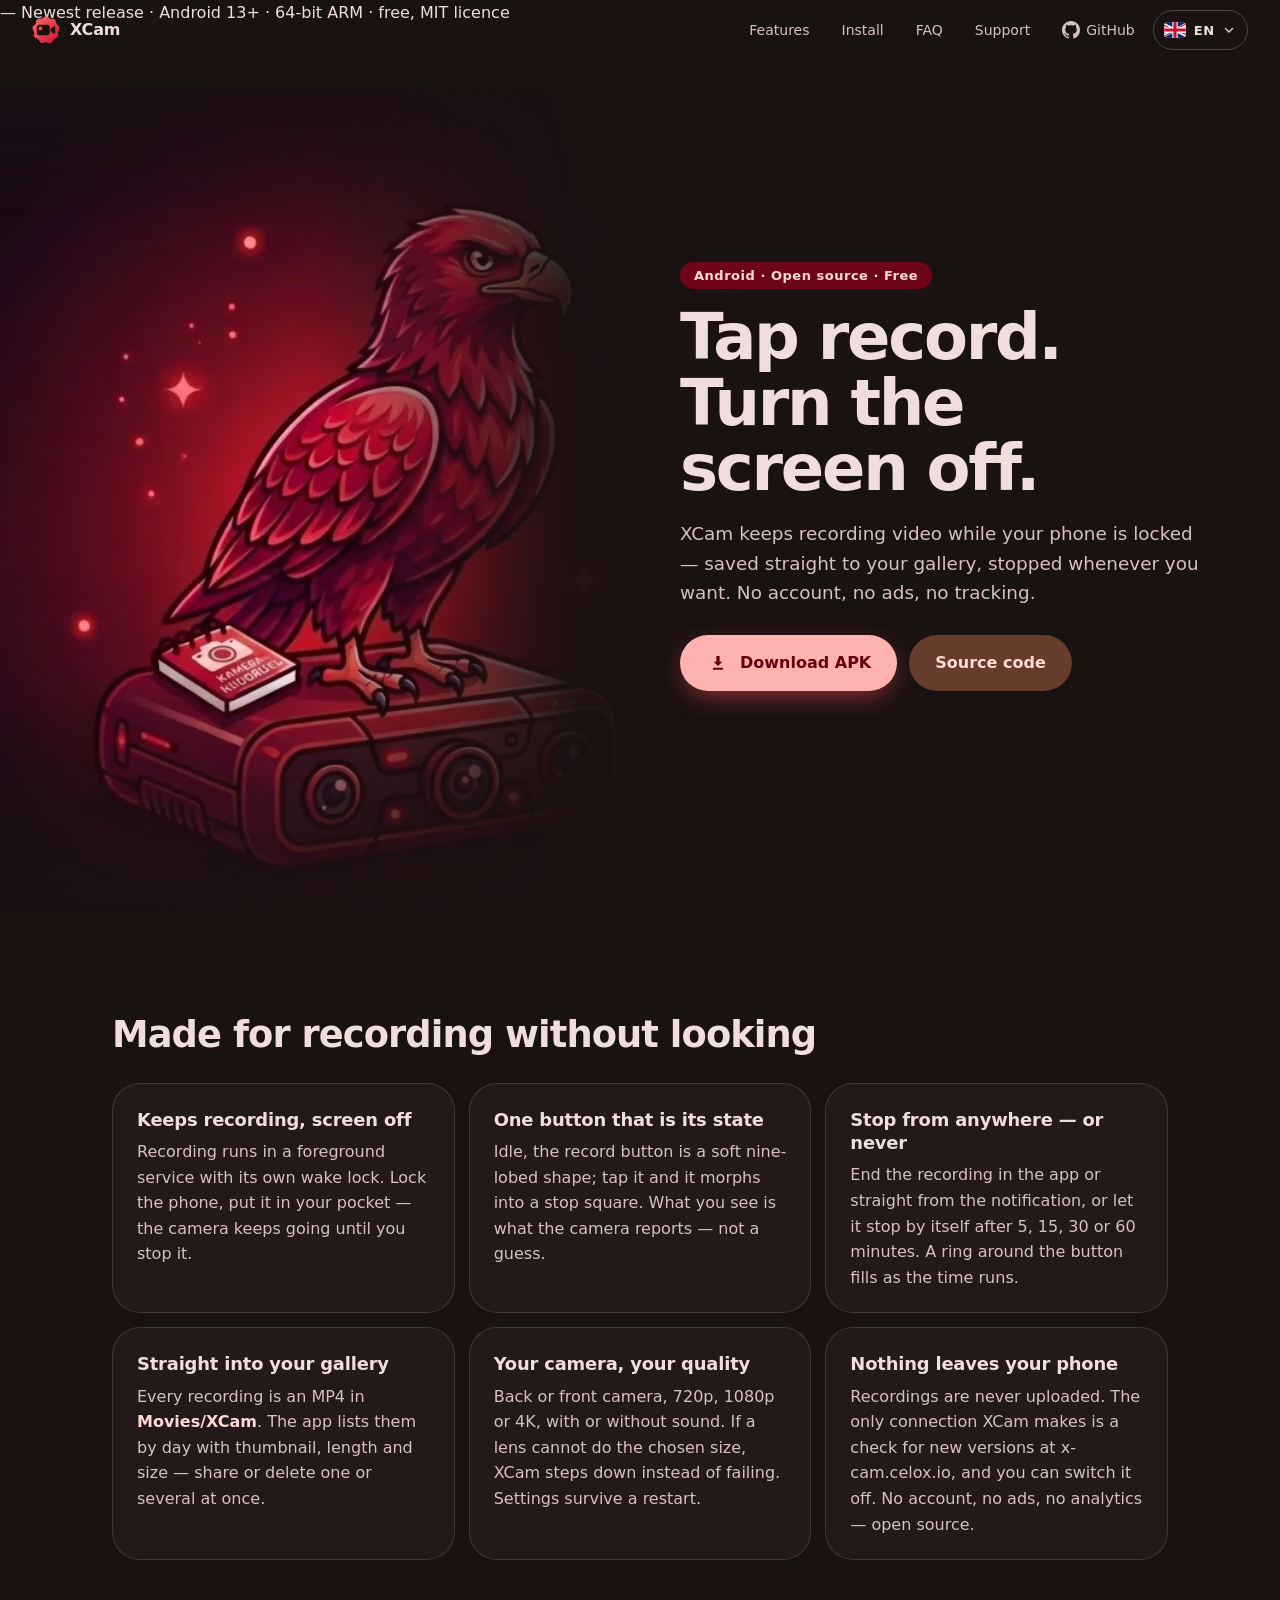
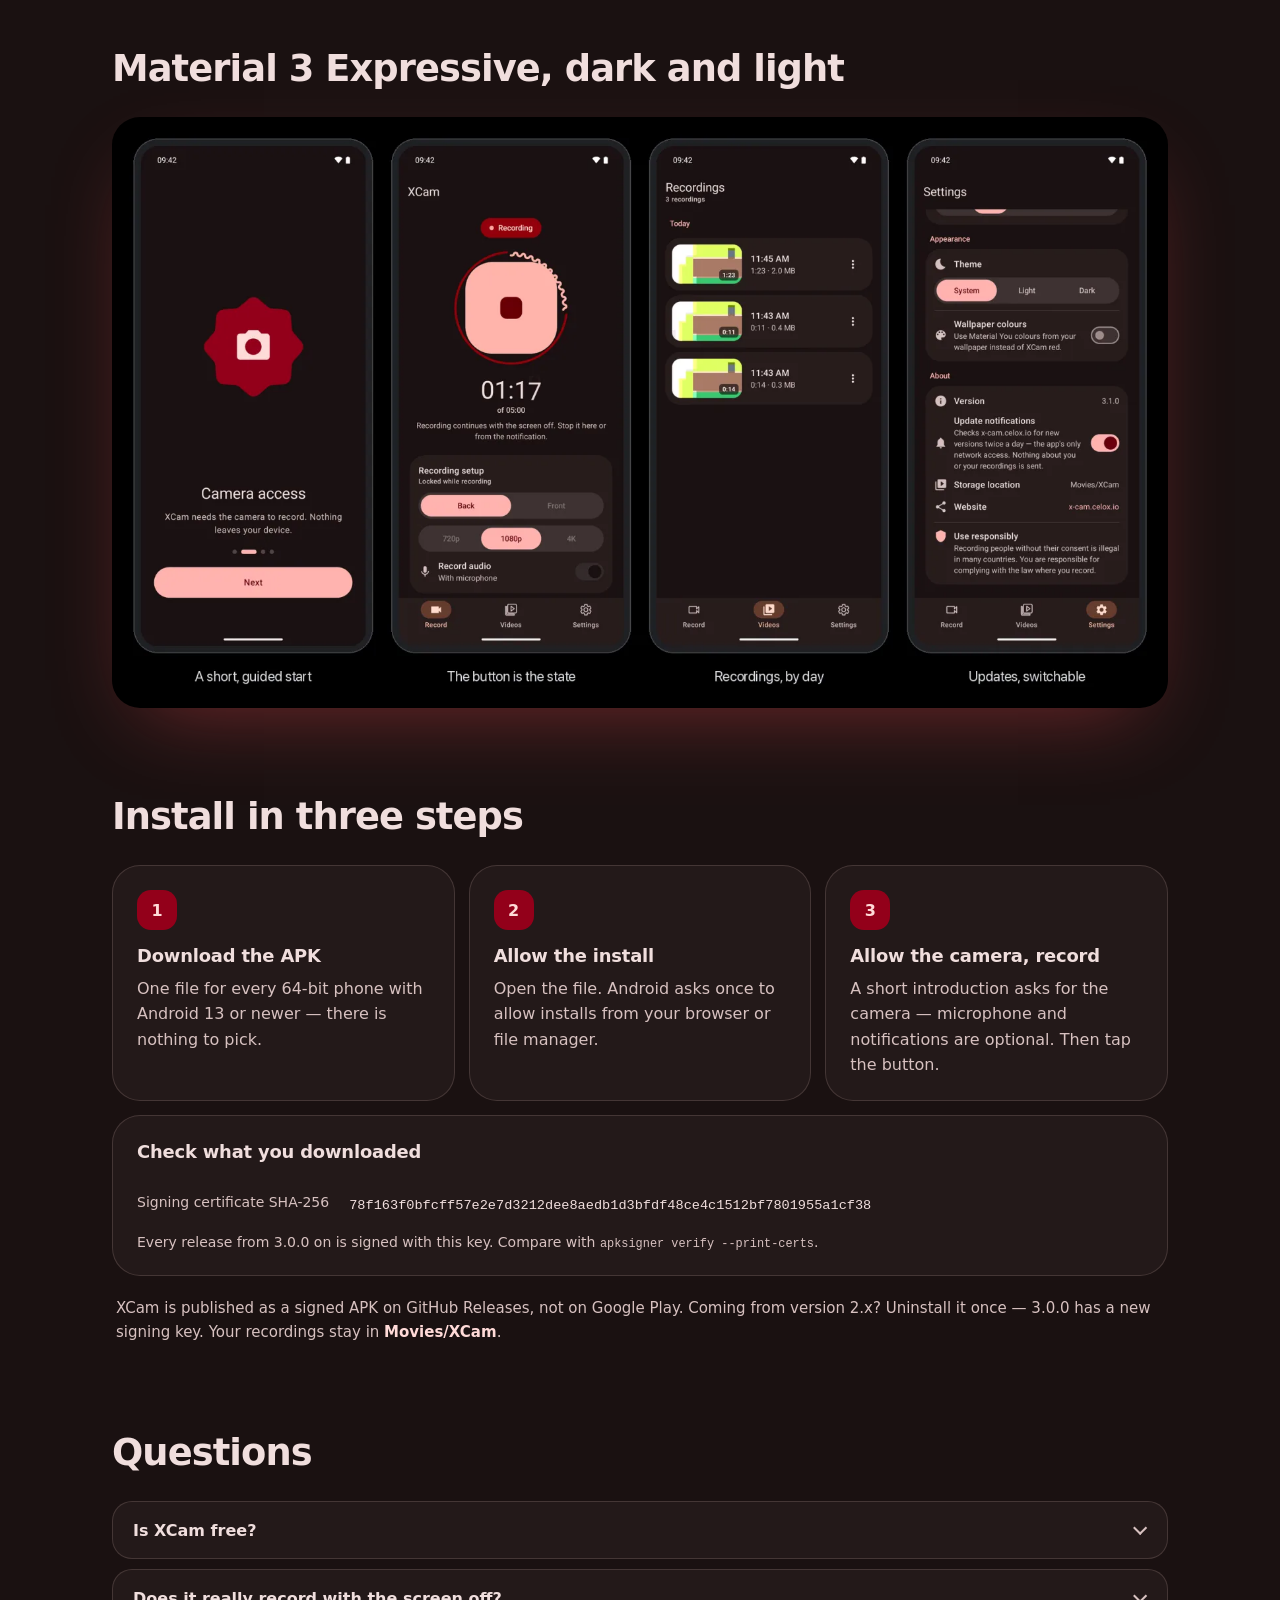
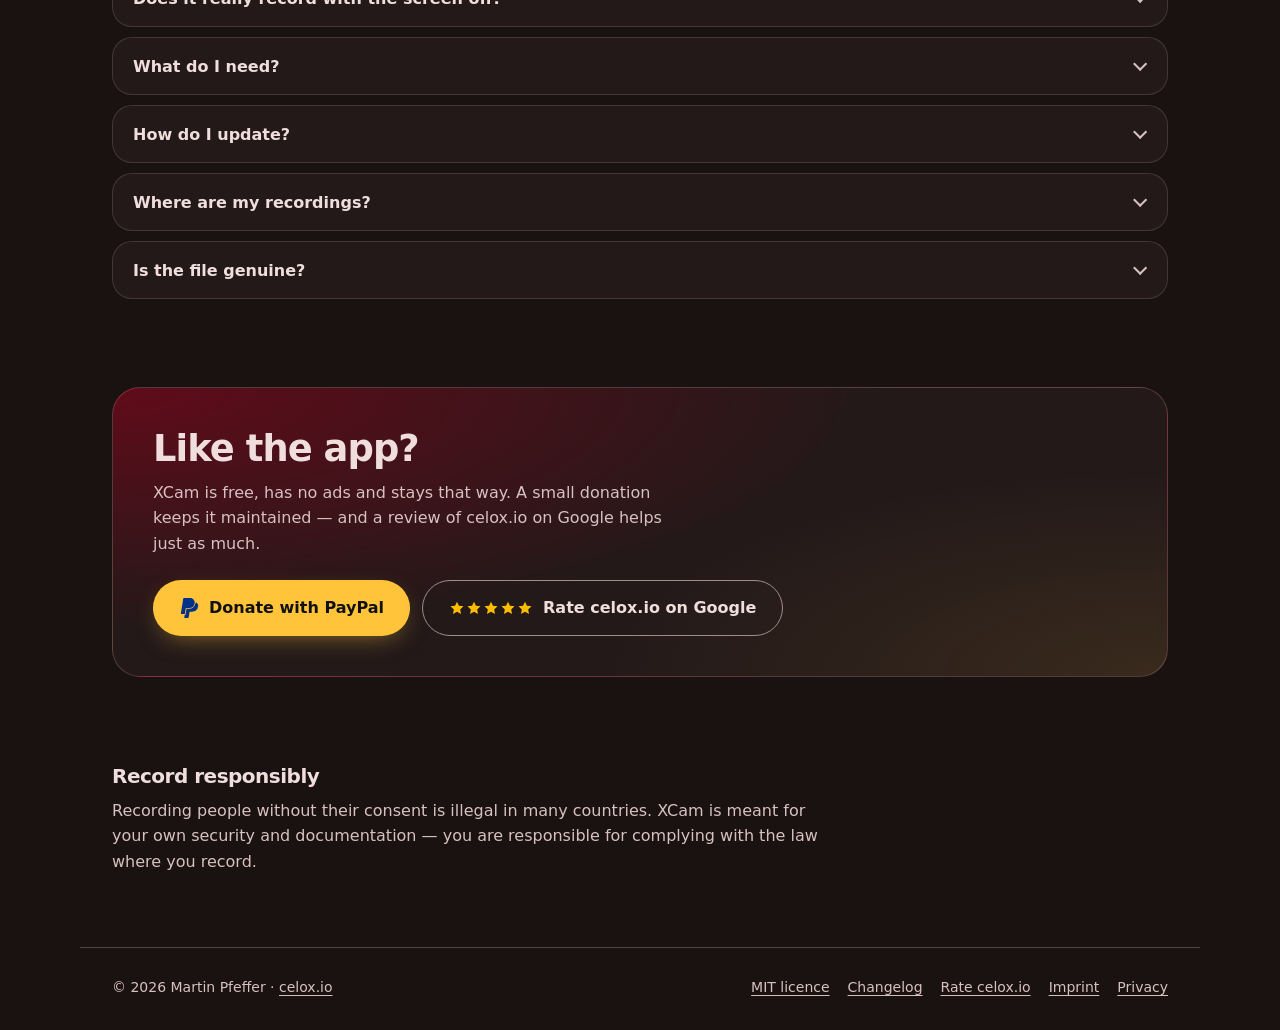
==== commit 8d899116: "README rewrite, tested badges, new banner and mockups; site hero = banner - README in the flipper/br" ====
--- a/website/index.html
+++ b/website/index.html
@@ -17,9 +17,9 @@
   <meta name="color-scheme" content="dark">
   <meta name="format-detection" content="telephone=no">
   <link rel="canonical" href="https://x-cam.celox.io/">
-  <link rel="icon" href="assets/mark.svg?v=1" type="image/svg+xml">
-  <link rel="apple-touch-icon" href="assets/apple-touch-icon.png?v=1">
-  <link rel="preload" as="image" type="image/webp" imagesrcset="assets/hero-1400.webp?v=1 1400w, assets/hero-2400.webp?v=1 2400w" imagesizes="100vw">
+  <link rel="icon" href="assets/mark.svg?v=2" type="image/svg+xml">
+  <link rel="apple-touch-icon" href="assets/apple-touch-icon.png?v=2">
+  <link rel="preload" as="image" type="image/webp" imagesrcset="assets/hero-1400.webp?v=2 1400w, assets/hero-2400.webp?v=2 2400w" imagesizes="100vw">
   <!-- For agents and tools: machine-readable facts about the app and its newest release. -->
   <link rel="ai-catalog" href="/.well-known/ai-catalog.json" type="application/json">
   <link rel="alternate" type="text/markdown" href="/llms.txt" title="XCam for LLMs and agents">
@@ -37,17 +37,17 @@
   <meta property="og:locale:alternate" content="es_ES">
   <meta property="og:locale:alternate" content="it_IT">
   <meta property="og:locale:alternate" content="fr_FR">
-  <meta property="og:image" content="https://x-cam.celox.io/assets/og.jpg?v=1">
-  <meta property="og:image:secure_url" content="https://x-cam.celox.io/assets/og.jpg?v=1">
+  <meta property="og:image" content="https://x-cam.celox.io/assets/og.jpg?v=2">
+  <meta property="og:image:secure_url" content="https://x-cam.celox.io/assets/og.jpg?v=2">
   <meta property="og:image:type" content="image/jpeg">
   <meta property="og:image:width" content="1200">
   <meta property="og:image:height" content="630">
-  <meta property="og:image:alt" content="XCam on a phone: a red record button that has turned into a stop square, a timer and a progress ring">
+  <meta property="og:image:alt" content="XCam: a red eagle keeps watch on a camera — watches everything, stays discreet.">
   <meta name="twitter:card" content="summary_large_image">
   <meta name="twitter:title" content="XCam — Record with the screen off.">
   <meta name="twitter:description" content="Free Android app that records video with the screen off. Open source, no account, no tracking.">
-  <meta name="twitter:image" content="https://x-cam.celox.io/assets/og.jpg?v=1">
-  <meta name="twitter:image:alt" content="XCam on a phone: a red record button that has turned into a stop square, a timer and a progress ring">
+  <meta name="twitter:image" content="https://x-cam.celox.io/assets/og.jpg?v=2">
+  <meta name="twitter:image:alt" content="XCam: a red eagle keeps watch on a camera — watches everything, stays discreet.">
 
   <script type="application/ld+json">
 [
@@ -58,7 +58,7 @@
   "name": "XCam",
   "description": "Free, open-source (MIT) Android app that records video in the background with the screen off. Tap once, lock the phone, and a foreground service keeps recording; stop it in the app, from the notification or automatically after 5–60 minutes. Recordings are saved as MP4 to Movies/XCam. Its only network access is an optional update check against x-cam.celox.io. Android 13+, 64-bit ARM, distributed as a signed APK.",
   "url": "https://x-cam.celox.io/",
-  "image": "https://x-cam.celox.io/assets/og.jpg?v=1",
+  "image": "https://x-cam.celox.io/assets/og.jpg?v=2",
   "operatingSystem": "Android 13 or later (64-bit ARM)",
   "applicationCategory": "MultimediaApplication",
   "downloadUrl": "https://x-cam.celox.io/download",
@@ -113,7 +113,7 @@
    "url": "https://celox.io"
   },
   "applicationSubCategory": "Video recorder",
-  "screenshot": "https://x-cam.celox.io/assets/screens.jpg?v=1"
+  "screenshot": "https://x-cam.celox.io/assets/screens.jpg?v=2"
  },
  {
   "@context": "https://schema.org",
@@ -199,18 +199,18 @@
 ]
   </script>
 
-  <link rel="stylesheet" href="styles.css?v=1">
-  <script src="i18n.js?v=1" defer></script>
-  <script src="app.js?v=1" defer></script>
-  <script src="changelog.js?v=1" defer></script>
-  <script src="webmcp.js?v=1" defer></script>
+  <link rel="stylesheet" href="styles.css?v=2">
+  <script src="i18n.js?v=2" defer></script>
+  <script src="app.js?v=2" defer></script>
+  <script src="changelog.js?v=2" defer></script>
+  <script src="webmcp.js?v=2" defer></script>
 </head>
 <body>
   <a class="skip" href="#main" data-i18n="skip">Skip to content</a>
 
   <header class="bar">
     <a class="brand" href="#top" aria-label="XCam">
-      <img src="assets/mark.svg?v=1" alt="" width="28" height="28">
+      <img src="assets/mark.svg?v=2" alt="" width="28" height="28">
       <span>XCam</span>
     </a>
     <nav class="bar-links" aria-label="Main">
@@ -243,8 +243,8 @@
     <section class="hero" id="top">
       <picture class="hero-bg" aria-hidden="true">
         <source type="image/webp" sizes="100vw"
-                srcset="assets/hero-1400.webp?v=1 1400w, assets/hero-2400.webp?v=1 2400w">
-        <img src="assets/hero.jpg?v=1" alt="" width="2912" height="1440" fetchpriority="high">
+                srcset="assets/hero-1400.webp?v=2 1400w, assets/hero-2400.webp?v=2 2400w">
+        <img src="assets/hero.jpg?v=2" alt="" width="2914" height="1440" fetchpriority="high">
       </picture>
       <div class="hero-scrim" aria-hidden="true"></div>
 
@@ -298,9 +298,9 @@
     <section class="section shots" aria-labelledby="s-h">
       <h2 id="s-h" data-i18n="s.h">Material 3 Expressive, dark and light</h2>
       <picture>
-        <source srcset="assets/screens.webp?v=1" type="image/webp">
-        <img src="assets/screens.jpg?v=1" width="1600" height="894" loading="lazy" decoding="async"
-             data-i18n-alt="s.alt" alt="Four screens: the record button in the light theme, recording with the time-limit ring, the recordings list and the German settings">
+        <source srcset="assets/screens.webp?v=2" type="image/webp">
+        <img src="assets/screens.jpg?v=2" width="1600" height="894" loading="lazy" decoding="async"
+             data-i18n-alt="s.alt" alt="Four screens: the guided introduction, recording with the time-limit ring, the recordings list and the settings with update notifications">
       </picture>
     </section>
 
--- a/website/styles.css
+++ b/website/styles.css
@@ -196,11 +196,11 @@
   /* Narrow screens show the whole banner — cropping it cut its wordmark mid-word. */
   .hero {
     display: block; min-height: 0;
-    padding-top: calc(env(safe-area-inset-top) + 60px + 49.45vw + 8px);
+    padding-top: calc(env(safe-area-inset-top) + 60px + 49.42vw + 8px);
     padding-bottom: 56px;
   }
   .hero-bg, .hero-scrim {
-    top: calc(env(safe-area-inset-top) + 60px); height: 49.45vw; bottom: auto;
+    top: calc(env(safe-area-inset-top) + 60px); height: 49.42vw; bottom: auto;
   }
   .hero-bg img { object-fit: cover; object-position: 50% 50%; }
   .hero-scrim {
@@ -254,6 +254,39 @@
 .shots picture img {
   width: 100%; border-radius: var(--r-xl);
   background: #000; box-shadow: 0 30px 80px -30px color-mix(in srgb, var(--accent) 45%, transparent);
+}
+
+/* Sound previews (content.sounds): grouped cards with a round play button and a progress bar. */
+.snd-lead { margin: -12px 0 28px; max-width: 62ch; color: var(--on-variant); }
+.snd-group + .snd-group { margin-top: 32px; }
+.snd-group h3 { margin: 0 0 14px; font-size: 1.05rem; letter-spacing: -.01em; }
+.snd-list { display: grid; grid-template-columns: repeat(auto-fill, minmax(min(100%, 280px), 1fr)); gap: 12px; margin: 0; padding: 0; list-style: none; }
+.snd {
+  position: relative; display: flex; gap: 14px; align-items: flex-start; overflow: hidden;
+  padding: 16px 18px 18px; border-radius: var(--r-xl);
+  background: var(--surface-low); border: 1px solid color-mix(in srgb, var(--outline-variant) 70%, transparent);
+  transition: background-color .25s, border-color .25s;
+}
+.snd.playing { background: var(--surface); border-color: var(--primary); }
+.snd-play {
+  flex: none; display: grid; place-items: center; width: 48px; height: 48px; padding: 0; border: 0; border-radius: 50%;
+  background: var(--primary-container); color: var(--on-primary-container); cursor: pointer;
+  transition: transform .35s var(--ease-spring), background-color .2s, color .2s;
+}
+.snd-play:active { transform: scale(.92); }
+.snd-play:focus-visible { outline: 2px solid var(--primary); outline-offset: 3px; }
+.snd-play svg { width: 22px; height: 22px; fill: currentColor; }
+.snd-play .i-pause, .snd-play[aria-pressed="true"] .i-play { display: none; }
+.snd-play[aria-pressed="true"] .i-pause { display: inline; }
+.snd-play[aria-pressed="true"] { background: var(--primary); color: var(--on-primary); }
+.snd-text { min-width: 0; }
+.snd-text h4 { margin: 2px 0 4px; font-size: 1rem; line-height: 1.3; }
+.snd-text p { margin: 0; font-size: .92rem; color: var(--on-variant); }
+.snd-bar { position: absolute; left: 0; right: 0; bottom: 0; height: 3px; }
+.snd-bar i { display: block; height: 100%; background: var(--primary); transform: scaleX(0); transform-origin: left; }
+@media (hover: hover) and (pointer: fine) {
+  .snd:hover { background: var(--surface); border-color: var(--outline-variant); }
+  .snd.playing:hover { border-color: var(--primary); }
 }
 
 /* Repo stats: counts from the repository (lines of code, tests …), refreshed by the release timer. */
@@ -455,7 +488,10 @@
   font: 700 1.05rem/1.3 var(--mono); color: var(--on-bg);
 }
 .changelog-body .cl-version:first-child { margin-top: 0; }
-.cl-version time { font-weight: 500; font-size: .85rem; color: var(--on-variant); }
+/* The version never shrinks or breaks ("2.4.0" was squeezed to one character per line next to a
+   long title — .changelog-body wraps anywhere); the date and title take the rest and wrap instead. */
+.cl-version > span { flex: none; white-space: nowrap; }
+.cl-version time { min-width: 0; font-weight: 500; font-size: .85rem; color: var(--on-variant); }
 .changelog-body h4 { margin: 16px 0 6px; font: 700 .8rem/1.3 var(--mono); letter-spacing: .08em; text-transform: uppercase; color: var(--primary); }
 .changelog-body p { margin: 8px 0; }
 .changelog-body ul, .changelog-body ol { margin: 6px 0; padding-left: 20px; }
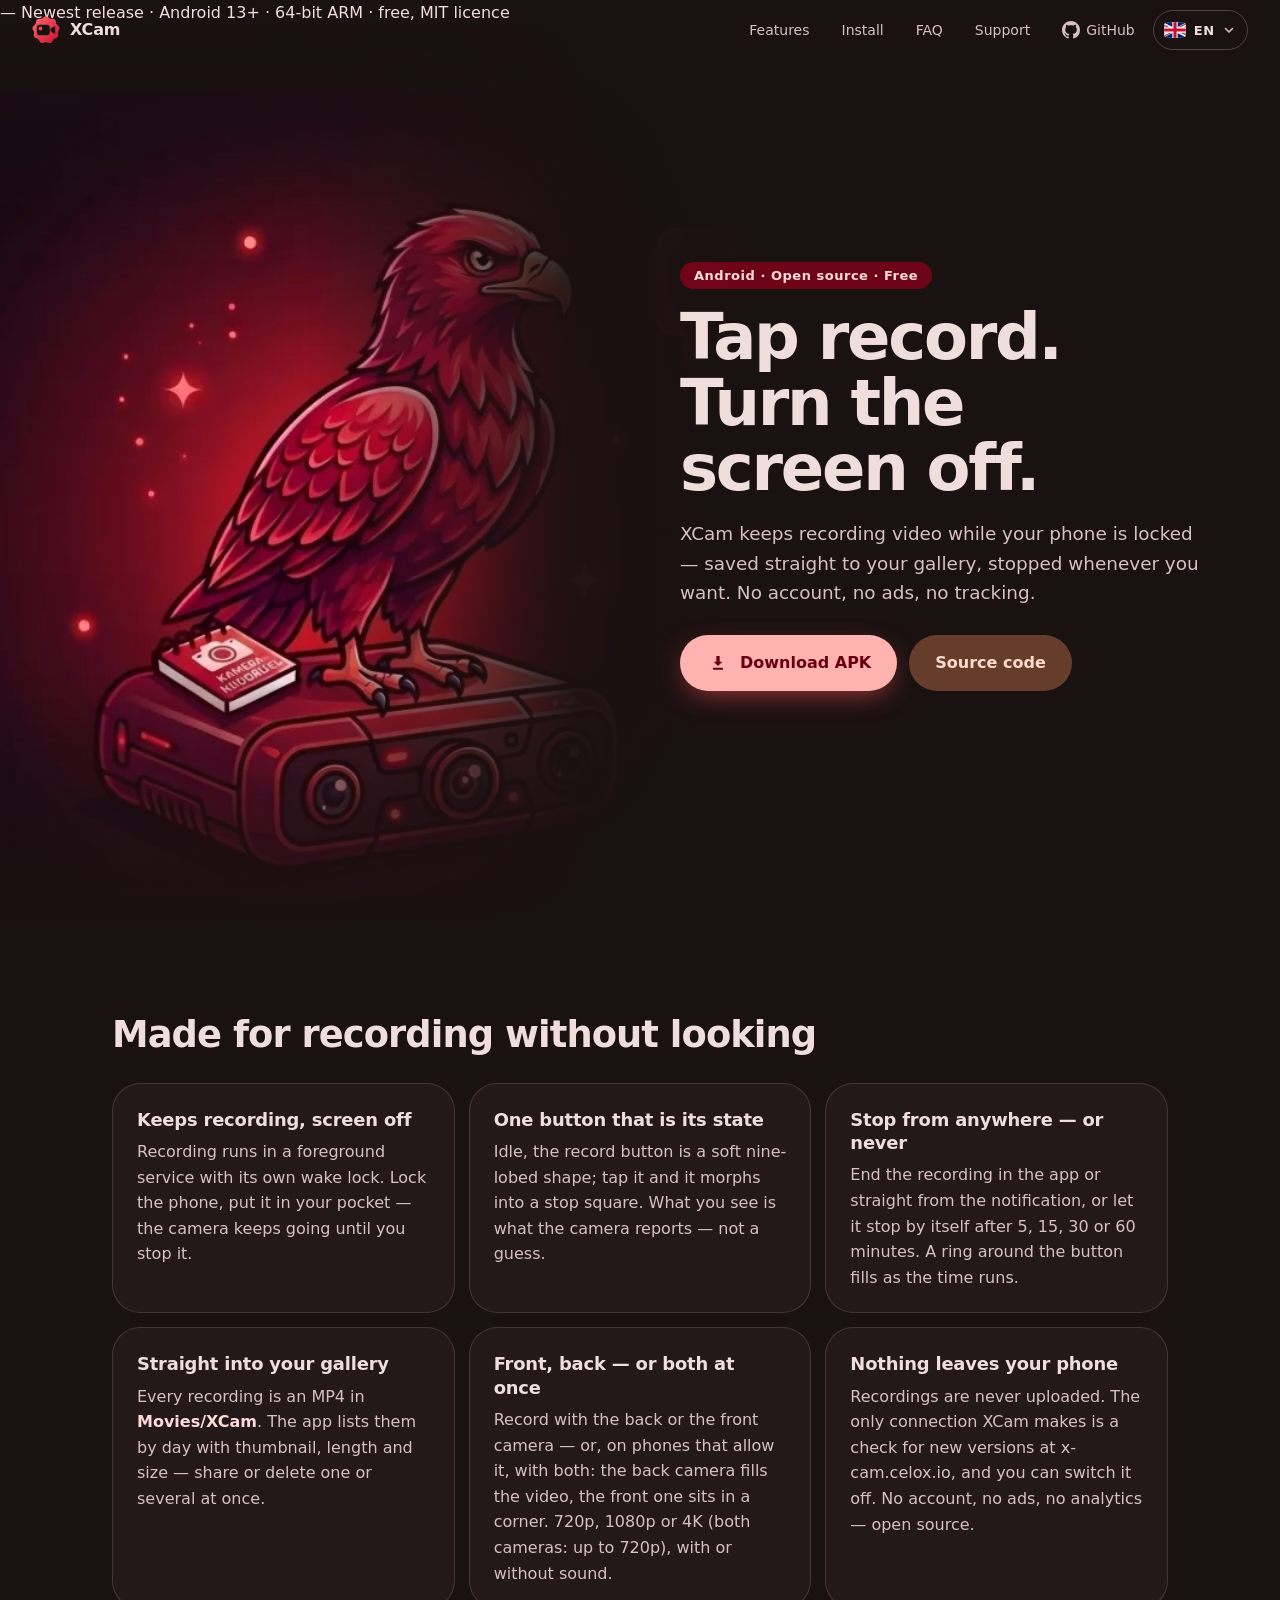
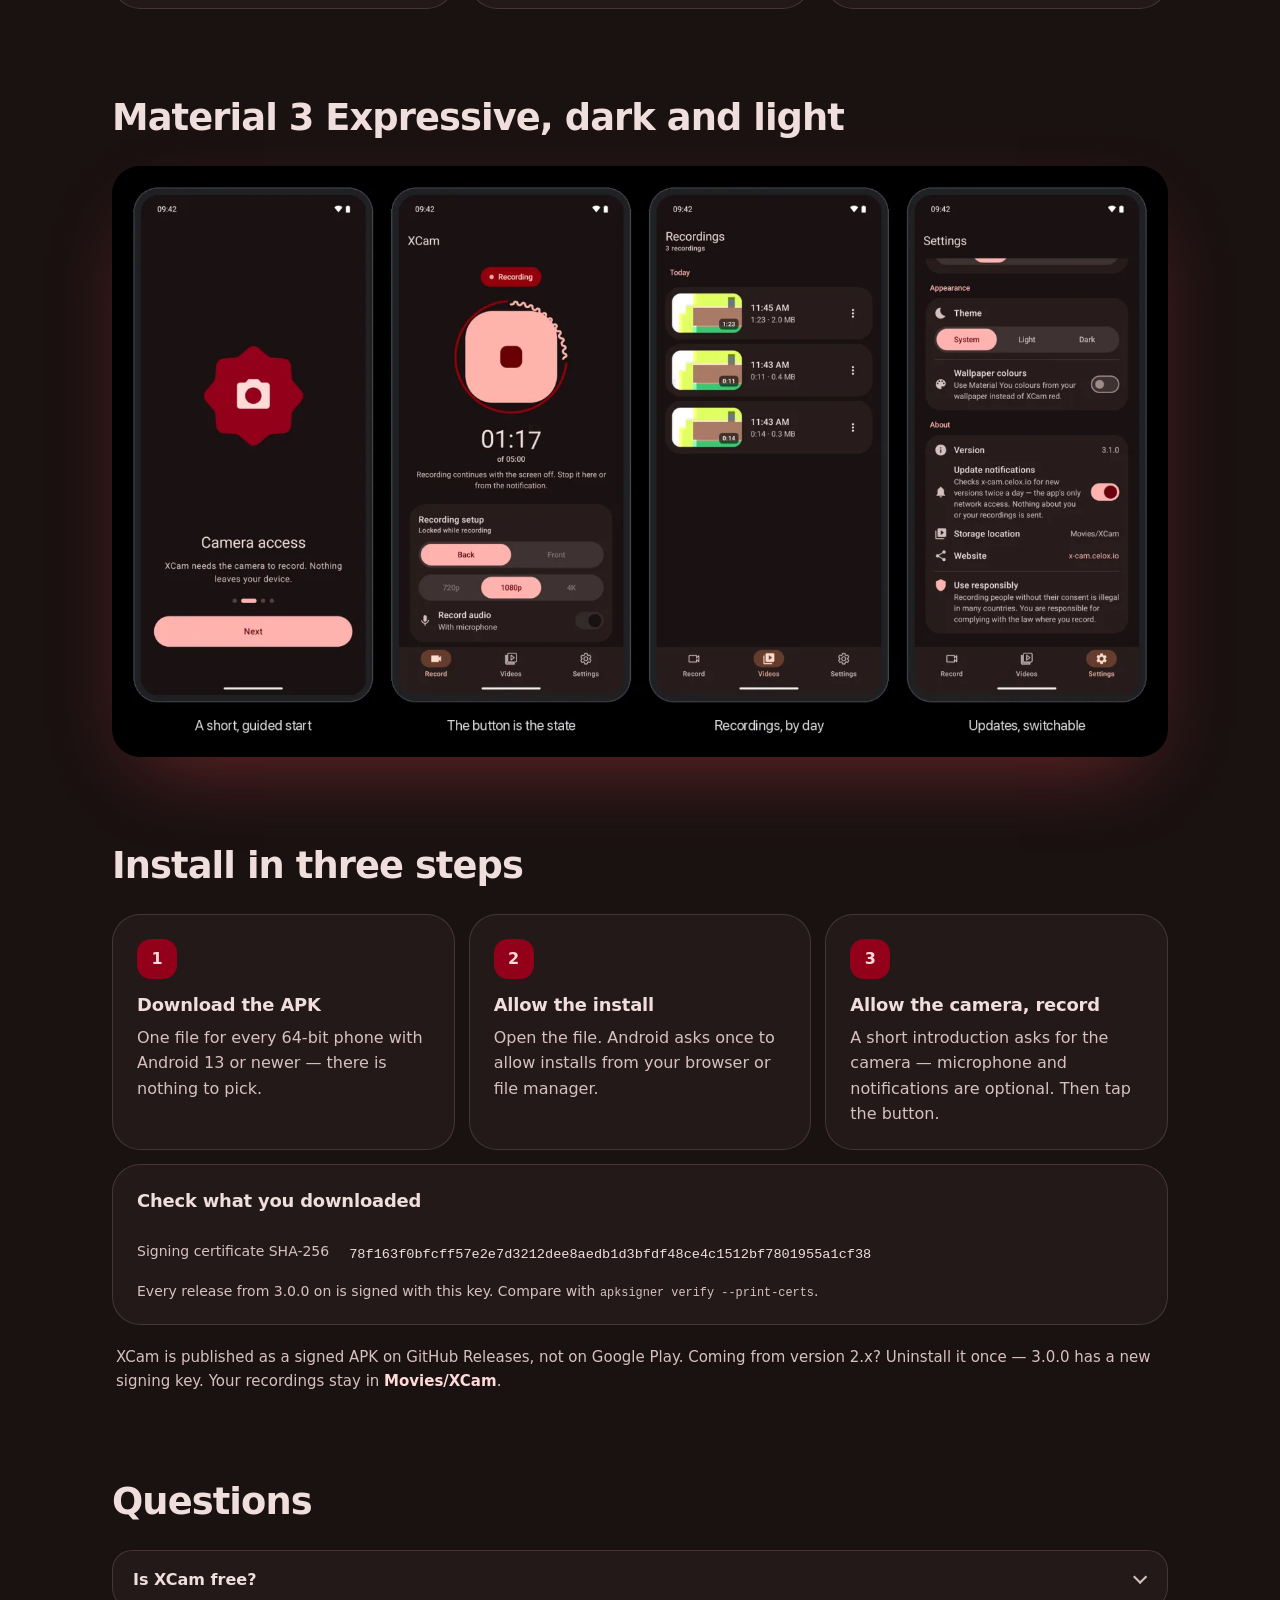
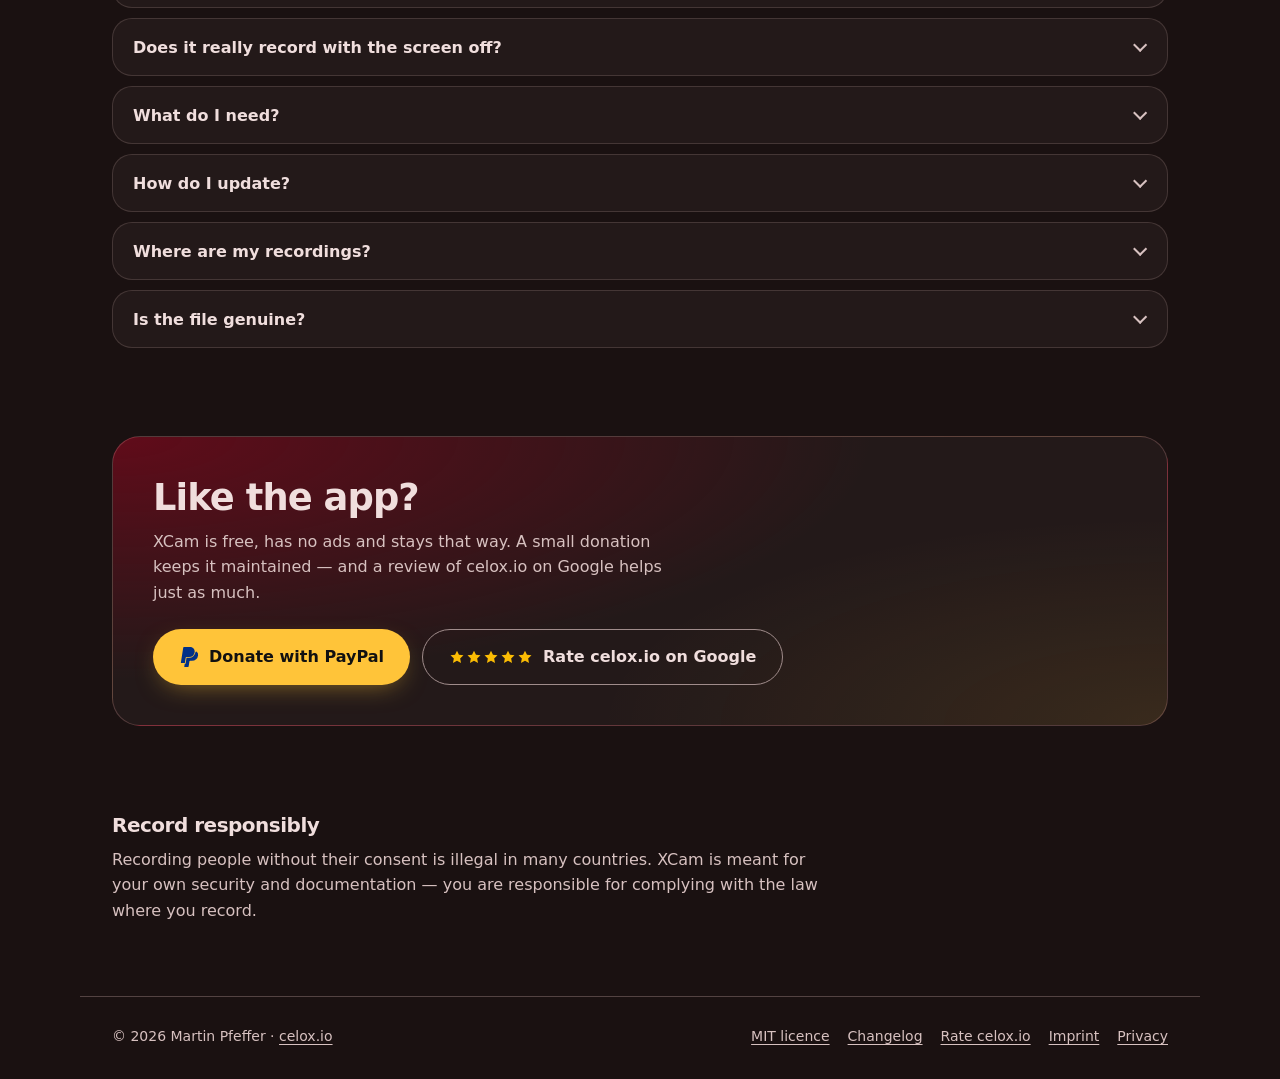
==== commit 415e67fc: "website: both cameras at once (feature card and feature list, 5 languages) Co-Authored-By: Claude Op" ====
--- a/website/index.html
+++ b/website/index.html
@@ -93,6 +93,7 @@
    "Records video with the screen off (foreground service with wake lock)",
    "Stop from the app, from the notification, or automatically after 5, 15, 30 or 60 minutes",
    "Back or front camera, 720p, 1080p or 4K, with or without sound",
+   "Both cameras at once on supported phones: back camera full frame, front camera as an inset, in one video",
    "Saves MP4 files to Movies/XCam in the phone's gallery",
    "Share and delete recordings, several at once",
    "Built-in player with share and delete",
@@ -285,8 +286,8 @@
           <p data-i18n="f4.p">Every recording is an MP4 in <em>Movies/XCam</em>. The app lists them by day with thumbnail, length and size — share or delete one or several at once.</p>
         </article>
         <article class="card">
-          <h3 data-i18n="f5.t">Your camera, your quality</h3>
-          <p data-i18n="f5.p">Back or front camera, 720p, 1080p or 4K, with or without sound. If a lens cannot do the chosen size, XCam steps down instead of failing. Settings survive a restart.</p>
+          <h3 data-i18n="f5.t">Front, back — or both at once</h3>
+          <p data-i18n="f5.p">Record with the back or the front camera — or, on phones that allow it, with both: the back camera fills the video, the front one sits in a corner. 720p, 1080p or 4K (both cameras: up to 720p), with or without sound.</p>
         </article>
         <article class="card">
           <h3 data-i18n="f6.t">Nothing leaves your phone</h3>
